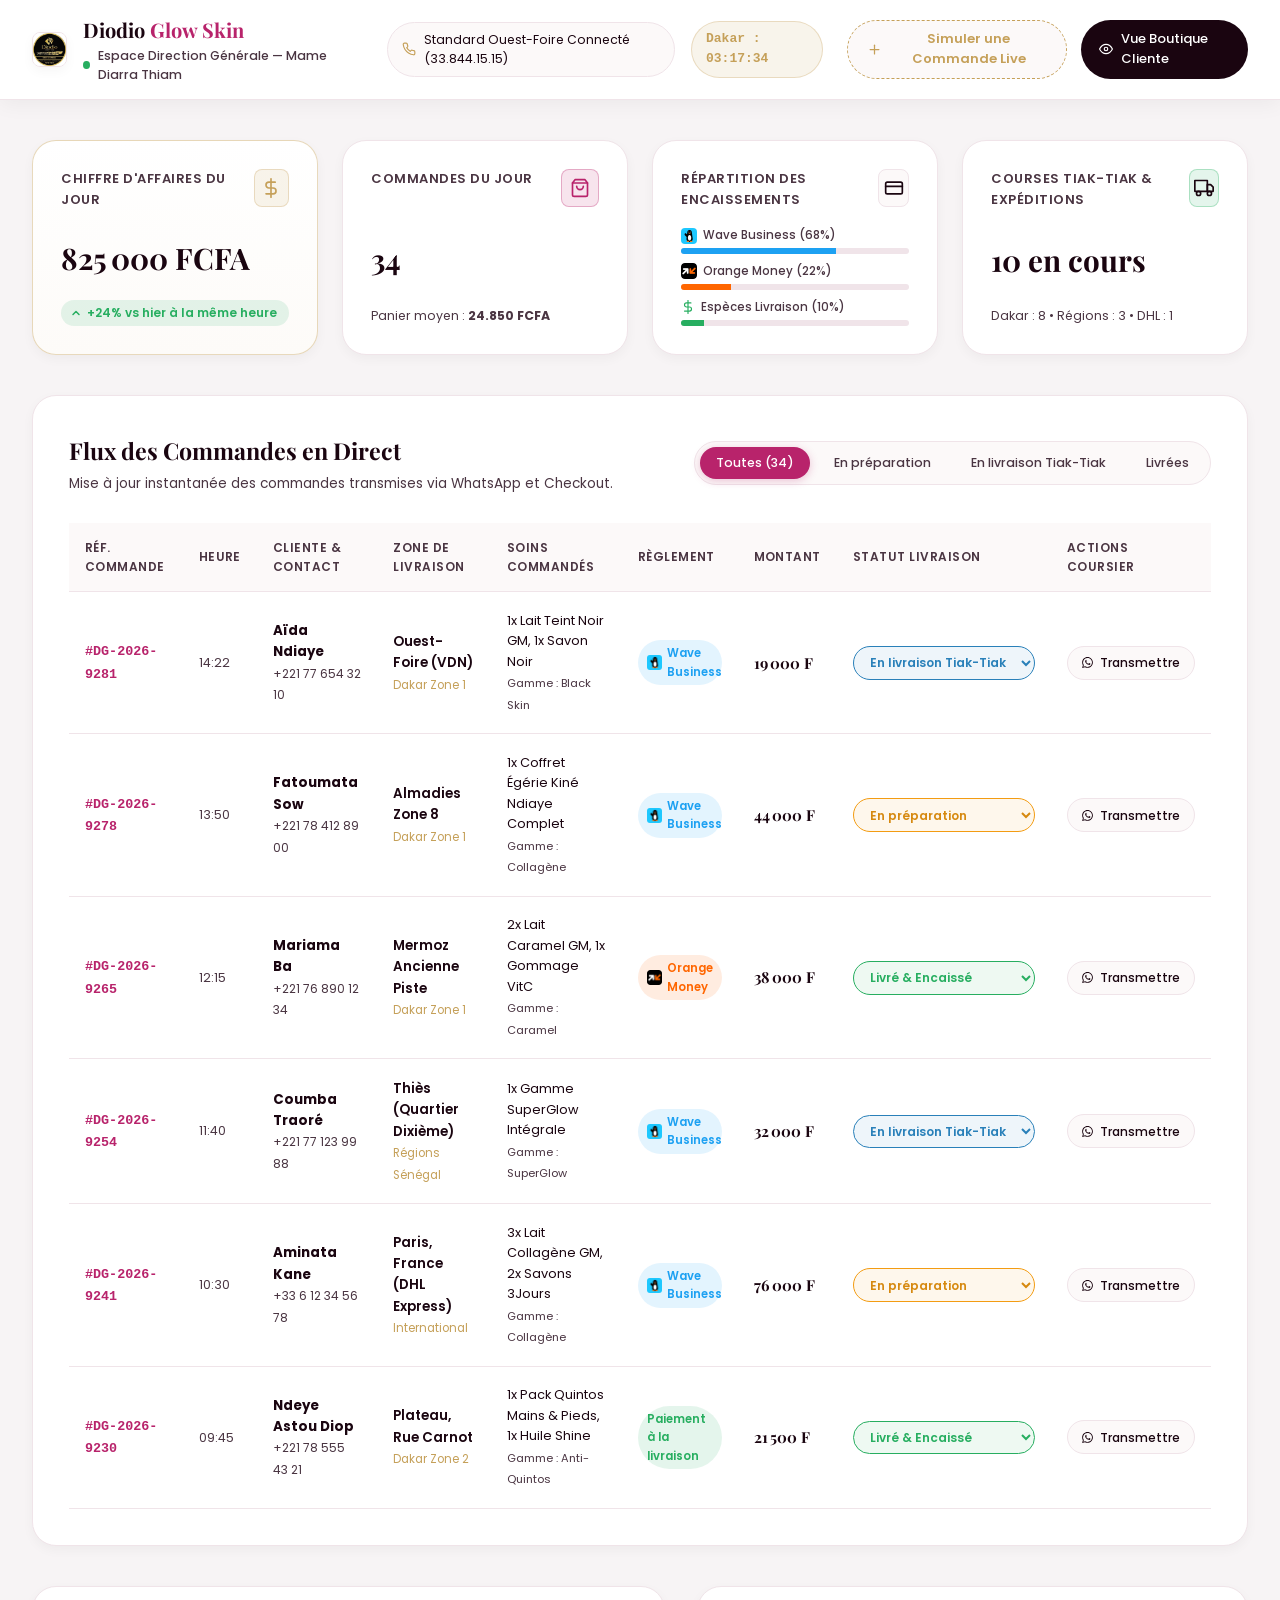
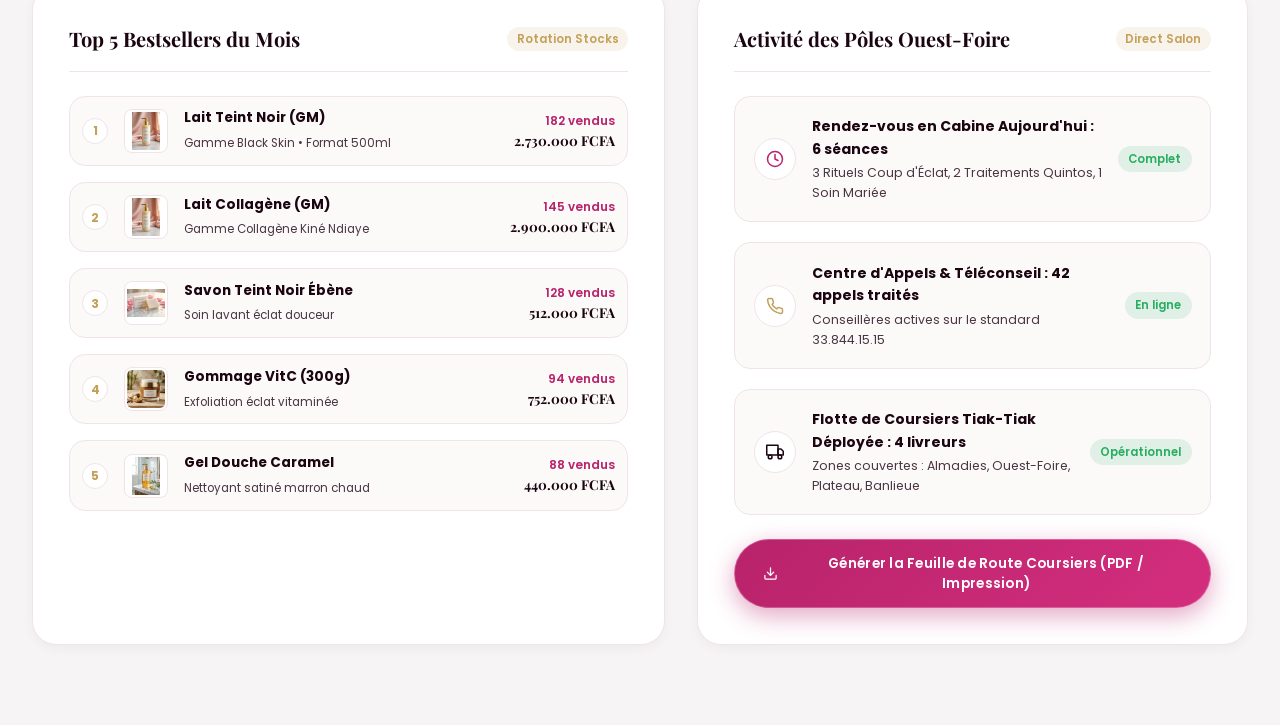
==== admin.html @ 4cd46948 "feat: site e-commerce officiel Maison Diodio Glow Skin Dakar" ====
<!DOCTYPE html>
<html lang="fr">
<head>
  <meta charset="UTF-8">
  <meta name="viewport" content="width=device-width, initial-scale=1.0">
  <title>Espace Gérante & Pilotage Commercial — Maison Diodio Glow Skin Dakar</title>
  <meta name="description" content="Tableau de bord de direction générale de la Maison Diodio Glow Skin. Suivi en temps réel du chiffre d'affaires, des commandes entrantes Wave & Orange Money et des livraisons coursiers Tiak-Tiak.">
  <link rel="icon" type="image/jpeg" href="assets/images/logo.jpg">

  <!-- Polices Google Fonts -->
  <link rel="preconnect" href="https://fonts.googleapis.com">
  <link rel="preconnect" href="https://fonts.gstatic.com" crossorigin>
  <link href="https://fonts.googleapis.com/css2?family=Playfair+Display:ital,wght@0,400;0,600;0,700;1,400&family=Poppins:wght@300;400;500;600;700&display=swap" rel="stylesheet">

  <!-- Feuilles de styles -->
  <link rel="stylesheet" href="assets/css/style.css">
</head>
<body class="admin-page-body">

  <!-- ==========================================================================
       BARRE SUPÉRIEURE DE DIRECTION (ADMIN TOP BAR)
       ========================================================================== -->
  <header class="admin-header">
    <div class="admin-header-container">
      
      <div class="admin-brand-group">
        <a href="index.html" class="admin-logo-link" title="Retourner à la boutique publique">
          <img src="assets/images/logo.jpg" alt="Logo officiel Maison Diodio Glow Skin" width="42" height="42" class="admin-logo-img">
        </a>
        <div class="admin-title-wrap">
          <div class="admin-brand-name">Diodio <span>Glow Skin</span></div>
          <div class="admin-badge-role">
            <span class="pulse-indicator"></span>
            <span>Espace Direction Générale — Mame Diarra Thiam</span>
          </div>
        </div>
      </div>

      <!-- Indicateurs système et horloge Dakar -->
      <div class="admin-header-center">
        <div class="system-status-chip">
          <span class="svg-icon gold" style="width: 14px; height: 14px;">
            <svg viewBox="0 0 24 24" fill="none" stroke="currentColor" stroke-width="2" stroke-linecap="round" stroke-linejoin="round">
              <path d="M22 16.92v3a2 2 0 0 1-2.18 2 19.79 19.79 0 0 1-8.63-3.07 19.5 19.5 0 0 1-6-6 19.79 19.79 0 0 1-3.07-8.67A2 2 0 0 1 4.11 2h3a2 2 0 0 1 2 1.72 12.84 12.84 0 0 0 .7 2.81 2 2 0 0 1-.45 2.11L8.09 9.91a16 16 0 0 0 6 6l1.27-1.27a2 2 0 0 1 2.11-.45 12.84 12.84 0 0 0 2.81.7A2 2 0 0 1 22 16.92z"></path>
            </svg>
          </span>
          <span>Standard Ouest-Foire Connecté (33.844.15.15)</span>
        </div>
        <div class="system-time-chip" id="admin-live-clock">
          Dakar : --:--:--
        </div>
      </div>

      <!-- Actions rapides & Retour boutique -->
      <div class="admin-header-actions">
        <button type="button" class="btn-demo-inject" id="btn-inject-demo-order">
          <span class="svg-icon gold" style="width: 15px; height: 15px;">
            <svg viewBox="0 0 24 24" fill="none" stroke="currentColor" stroke-width="2" stroke-linecap="round" stroke-linejoin="round">
              <line x1="12" y1="5" x2="12" y2="19"></line>
              <line x1="5" y1="12" x2="19" y2="12"></line>
            </svg>
          </span>
          <span>Simuler une Commande Live</span>
        </button>

        <a href="index.html" class="btn-back-store" title="Voir la boutique telle que vue par les clientes">
          <span class="svg-icon white" style="width: 14px; height: 14px;">
            <svg viewBox="0 0 24 24" fill="none" stroke="currentColor" stroke-width="2" stroke-linecap="round" stroke-linejoin="round">
              <path d="M1 12s4-8 11-8 11 8 11 8-4 8-11 8-11-8-11-8z"></path>
              <circle cx="12" cy="12" r="3"></circle>
            </svg>
          </span>
          <span>Vue Boutique Cliente</span>
        </a>
      </div>

    </div>
  </header>

  <!-- ==========================================================================
       CONTENU DU TABLEAU DE BORD (DASHBOARD)
       ========================================================================== -->
  <main class="admin-main-area">
    <div class="admin-dashboard-container">

      <!-- ======================================================================
           SECTION 1 : LES 4 INDICATEURS CLÉS (KPIS EN TEMPS RÉEL)
           ====================================================================== -->
      <section class="admin-kpi-grid">
        
        <!-- KPI 1 : Chiffre d'Affaires du Jour -->
        <div class="kpi-card revenue-card">
          <div class="kpi-top-row">
            <span class="kpi-label">Chiffre d'Affaires du Jour</span>
            <div class="kpi-icon-wrap gold">
              <span class="svg-icon gold" style="width: 20px; height: 20px;">
                <svg viewBox="0 0 24 24" fill="none" stroke="currentColor" stroke-width="2" stroke-linecap="round" stroke-linejoin="round">
                  <line x1="12" y1="1" x2="12" y2="23"></line>
                  <path d="M17 5H9.5a3.5 3.5 0 0 0 0 7h5a3.5 3.5 0 0 1 0 7H6"></path>
                </svg>
              </span>
            </div>
          </div>
          <div class="kpi-main-val" id="kpi-revenue-val">845.000 FCFA</div>
          <div class="kpi-sub-badge positive">
            <span class="svg-icon" style="width: 12px; height: 12px;">
              <svg viewBox="0 0 24 24" fill="none" stroke="currentColor" stroke-width="3" stroke-linecap="round" stroke-linejoin="round">
                <polyline points="18 15 12 9 6 15"></polyline>
              </svg>
            </span>
            <span>+24% vs hier à la même heure</span>
          </div>
        </div>

        <!-- KPI 2 : Commandes Reçues -->
        <div class="kpi-card">
          <div class="kpi-top-row">
            <span class="kpi-label">Commandes du Jour</span>
            <div class="kpi-icon-wrap pink">
              <span class="svg-icon pink" style="width: 20px; height: 20px;">
                <svg viewBox="0 0 24 24" fill="none" stroke="currentColor" stroke-width="2" stroke-linecap="round" stroke-linejoin="round">
                  <path d="M6 2L3 6v14a2 2 0 0 0 2 2h14a2 2 0 0 0 2-2V6l-3-4z"></path>
                  <line x1="3" y1="6" x2="21" y2="6"></line>
                  <path d="M16 10a4 4 0 0 1-8 0"></path>
                </svg>
              </span>
            </div>
          </div>
          <div class="kpi-main-val" id="kpi-orders-count">34</div>
          <div class="kpi-sub-text">
            <span>Panier moyen : <strong>24.850 FCFA</strong></span>
          </div>
        </div>

        <!-- KPI 3 : Modes d'Encaissement -->
        <div class="kpi-card">
          <div class="kpi-top-row">
            <span class="kpi-label">Répartition des Encaissements</span>
            <div class="kpi-icon-wrap">
              <span class="svg-icon" style="width: 20px; height: 20px;">
                <svg viewBox="0 0 24 24" fill="none" stroke="currentColor" stroke-width="2" stroke-linecap="round" stroke-linejoin="round">
                  <rect x="2" y="5" width="20" height="14" rx="2"></rect>
                  <line x1="2" y1="10" x2="22" y2="10"></line>
                </svg>
              </span>
            </div>
          </div>
          <div class="payment-ratio-bars">
            <div class="ratio-item">
              <span class="ratio-label" style="display: flex; align-items: center; gap: 6px;">
                <img src="assets/images/wave_official_icon.png" alt="Wave" width="16" height="16" style="border-radius: 4px;">
                <span>Wave Business (68%)</span>
              </span>
              <div class="ratio-bar-track"><div class="ratio-bar-fill wave" style="width: 68%;"></div></div>
            </div>
            <div class="ratio-item">
              <span class="ratio-label" style="display: flex; align-items: center; gap: 6px;">
                <img src="assets/images/orange_money_official_icon.png" alt="Orange Money" width="16" height="16" style="border-radius: 4px;">
                <span>Orange Money (22%)</span>
              </span>
              <div class="ratio-bar-track"><div class="ratio-bar-fill om" style="width: 22%;"></div></div>
            </div>
            <div class="ratio-item">
              <span class="ratio-label" style="display: flex; align-items: center; gap: 6px;">
                <span class="svg-icon" style="width: 14px; height: 14px; color: #27AE60;">
                  <svg viewBox="0 0 24 24" fill="none" stroke="currentColor" stroke-width="2" stroke-linecap="round" stroke-linejoin="round">
                    <line x1="12" y1="1" x2="12" y2="23"></line>
                    <path d="M17 5H9.5a3.5 3.5 0 0 0 0 7h5a3.5 3.5 0 0 1 0 7H6"></path>
                  </svg>
                </span>
                <span>Espèces Livraison (10%)</span>
              </span>
              <div class="ratio-bar-track"><div class="ratio-bar-fill cash" style="width: 10%;"></div></div>
            </div>
          </div>
        </div>

        <!-- KPI 4 : Logistique & Livraisons Actives -->
        <div class="kpi-card">
          <div class="kpi-top-row">
            <span class="kpi-label">Courses Tiak-Tiak & Expéditions</span>
            <div class="kpi-icon-wrap emerald">
              <span class="svg-icon emerald" style="width: 20px; height: 20px;">
                <svg viewBox="0 0 24 24" fill="none" stroke="currentColor" stroke-width="2" stroke-linecap="round" stroke-linejoin="round">
                  <rect x="1" y="3" width="15" height="13"></rect>
                  <polygon points="16 8 20 8 23 11 23 16 16 16 8"></polygon>
                  <circle cx="5.5" cy="18.5" r="2.5"></circle>
                  <circle cx="18.5" cy="18.5" r="2.5"></circle>
                </svg>
              </span>
            </div>
          </div>
          <div class="kpi-main-val" id="kpi-deliveries-val">12 en cours</div>
          <div class="kpi-sub-text">
            <span>Dakar : 8 • Régions : 3 • DHL : 1</span>
          </div>
        </div>

      </section>

      <!-- ======================================================================
           SECTION 2 : TABLEAU DE PILOTAGE DES COMMANDES DU JOUR
           ====================================================================== -->
      <section class="admin-table-section">
        
        <div class="admin-table-header-bar">
          <div>
            <h3 class="admin-section-heading">Flux des Commandes en Direct</h3>
            <p class="admin-section-sub">Mise à jour instantanée des commandes transmises via WhatsApp et Checkout.</p>
          </div>

          <!-- Filtres de statut -->
          <div class="admin-filter-tabs" id="admin-status-filters">
            <button type="button" class="admin-filter-pill active" data-filter="all">Toutes (34)</button>
            <button type="button" class="admin-filter-pill" data-filter="En préparation">En préparation</button>
            <button type="button" class="admin-filter-pill" data-filter="Remis au coursier">En livraison Tiak-Tiak</button>
            <button type="button" class="admin-filter-pill" data-filter="Livré & Encaissé">Livrées</button>
          </div>
        </div>

        <!-- Tableau des commandes -->
        <div class="admin-table-responsive">
          <table class="admin-orders-table">
            <thead>
              <tr>
                <th>Réf. Commande</th>
                <th>Heure</th>
                <th>Cliente & Contact</th>
                <th>Zone de Livraison</th>
                <th>Soins Commandés</th>
                <th>Règlement</th>
                <th>Montant</th>
                <th>Statut Livraison</th>
                <th>Actions Coursier</th>
              </tr>
            </thead>
            <tbody id="admin-orders-tbody">
              <!-- Rendu dynamique par JavaScript -->
            </tbody>
          </table>
        </div>

      </section>

      <!-- ======================================================================
           SECTION 3 : GRILLE DOUBLE (TOP 5 BESTSELLERS & SYNTHÈSE DES PÔLES)
           ====================================================================== -->
      <section class="admin-double-grid">
        
        <!-- Widget 1 : Top 5 Soins les Plus Vendus -->
        <div class="admin-widget-card">
          <div class="widget-header">
            <h4 class="widget-title">Top 5 Bestsellers du Mois</h4>
            <span class="widget-badge">Rotation Stocks</span>
          </div>
          <div class="bestsellers-list">
            
            <div class="bestseller-item">
              <div class="bestseller-rank">1</div>
              <img src="assets/images/produits/lait_teint_noir.jpg" alt="Lait Teint Noir" class="bestseller-thumb">
              <div class="bestseller-info">
                <strong>Lait Teint Noir (GM)</strong>
                <span>Gamme Black Skin • Format 500ml</span>
              </div>
              <div class="bestseller-stats">
                <div class="bestseller-volume">182 vendus</div>
                <div class="bestseller-revenue">2.730.000 FCFA</div>
              </div>
            </div>

            <div class="bestseller-item">
              <div class="bestseller-rank">2</div>
              <img src="assets/images/produits/lait_collagene.jpg" alt="Lait Collagène" class="bestseller-thumb">
              <div class="bestseller-info">
                <strong>Lait Collagène (GM)</strong>
                <span>Gamme Collagène Kiné Ndiaye</span>
              </div>
              <div class="bestseller-stats">
                <div class="bestseller-volume">145 vendus</div>
                <div class="bestseller-revenue">2.900.000 FCFA</div>
              </div>
            </div>

            <div class="bestseller-item">
              <div class="bestseller-rank">3</div>
              <img src="assets/images/produits/savon_teint_noir.jpg" alt="Savon Teint Noir" class="bestseller-thumb">
              <div class="bestseller-info">
                <strong>Savon Teint Noir Ébène</strong>
                <span>Soin lavant éclat douceur</span>
              </div>
              <div class="bestseller-stats">
                <div class="bestseller-volume">128 vendus</div>
                <div class="bestseller-revenue">512.000 FCFA</div>
              </div>
            </div>

            <div class="bestseller-item">
              <div class="bestseller-rank">4</div>
              <img src="assets/images/produits/gommage_vitc_300g.jpg" alt="Gommage VitC" class="bestseller-thumb">
              <div class="bestseller-info">
                <strong>Gommage VitC (300g)</strong>
                <span>Exfoliation éclat vitaminée</span>
              </div>
              <div class="bestseller-stats">
                <div class="bestseller-volume">94 vendus</div>
                <div class="bestseller-revenue">752.000 FCFA</div>
              </div>
            </div>

            <div class="bestseller-item">
              <div class="bestseller-rank">5</div>
              <img src="assets/images/produits/gel_caramel.jpg" alt="Gel Caramel" class="bestseller-thumb">
              <div class="bestseller-info">
                <strong>Gel Douche Caramel</strong>
                <span>Nettoyant satiné marron chaud</span>
              </div>
              <div class="bestseller-stats">
                <div class="bestseller-volume">88 vendus</div>
                <div class="bestseller-revenue">440.000 FCFA</div>
              </div>
            </div>

          </div>
        </div>

        <!-- Widget 2 : Synthèse Logistique & Rendez-vous Institut -->
        <div class="admin-widget-card">
          <div class="widget-header">
            <h4 class="widget-title">Activité des Pôles Ouest-Foire</h4>
            <span class="widget-badge">Direct Salon</span>
          </div>

          <div class="poles-summary-box">
            <div class="pole-summary-item">
              <div class="pole-icon">
                <span class="svg-icon pink" style="width: 18px; height: 18px;">
                  <svg viewBox="0 0 24 24" fill="none" stroke="currentColor" stroke-width="2" stroke-linecap="round" stroke-linejoin="round">
                    <circle cx="12" cy="12" r="10"></circle>
                    <polyline points="12 6 12 12 16 14"></polyline>
                  </svg>
                </span>
              </div>
              <div class="pole-content">
                <strong>Rendez-vous en Cabine Aujourd'hui : 6 séances</strong>
                <p>3 Rituels Coup d'Éclat, 2 Traitements Quintos, 1 Soin Mariée</p>
              </div>
              <span class="status-pill active">Complet</span>
            </div>

            <div class="pole-summary-item">
              <div class="pole-icon">
                <span class="svg-icon gold" style="width: 18px; height: 18px;">
                  <svg viewBox="0 0 24 24" fill="none" stroke="currentColor" stroke-width="2" stroke-linecap="round" stroke-linejoin="round">
                    <path d="M22 16.92v3a2 2 0 0 1-2.18 2 19.79 19.79 0 0 1-8.63-3.07 19.5 19.5 0 0 1-6-6 19.79 19.79 0 0 1-3.07-8.67A2 2 0 0 1 4.11 2h3a2 2 0 0 1 2 1.72 12.84 12.84 0 0 0 .7 2.81 2 2 0 0 1-.45 2.11L8.09 9.91a16 16 0 0 0 6 6l1.27-1.27a2 2 0 0 1 2.11-.45 12.84 12.84 0 0 0 2.81.7A2 2 0 0 1 22 16.92z"></path>
                  </svg>
                </span>
              </div>
              <div class="pole-content">
                <strong>Centre d'Appels & Téléconseil : 42 appels traités</strong>
                <p>Conseillères actives sur le standard 33.844.15.15</p>
              </div>
              <span class="status-pill active">En ligne</span>
            </div>

            <div class="pole-summary-item">
              <div class="pole-icon">
                <span class="svg-icon emerald" style="width: 18px; height: 18px;">
                  <svg viewBox="0 0 24 24" fill="none" stroke="currentColor" stroke-width="2" stroke-linecap="round" stroke-linejoin="round">
                    <rect x="1" y="3" width="15" height="13"></rect>
                    <polygon points="16 8 20 8 23 11 23 16 16 16 8"></polygon>
                    <circle cx="5.5" cy="18.5" r="2.5"></circle>
                    <circle cx="18.5" cy="18.5" r="2.5"></circle>
                  </svg>
                </span>
              </div>
              <div class="pole-content">
                <strong>Flotte de Coursiers Tiak-Tiak Déployée : 4 livreurs</strong>
                <p>Zones couvertes : Almadies, Ouest-Foire, Plateau, Banlieue</p>
              </div>
              <span class="status-pill active">Opérationnel</span>
            </div>
          </div>

          <div style="margin-top: 1.5rem; text-align: center;">
            <button type="button" class="btn-primary-luxury" style="padding: 0.85rem 1.75rem; font-size: 0.85rem;" onclick="window.adminApp.exportDeliveriesSheet()">
              <span class="svg-icon white" style="width: 15px; height: 15px;">
                <svg viewBox="0 0 24 24" fill="none" stroke="currentColor" stroke-width="2" stroke-linecap="round" stroke-linejoin="round">
                  <path d="M21 15v4a2 2 0 0 1-2 2H5a2 2 0 0 1-2-2v-4"></path>
                  <polyline points="7 10 12 15 17 10"></polyline>
                  <line x1="12" y1="15" x2="12" y2="3"></line>
                </svg>
              </span>
              <span>Générer la Feuille de Route Coursiers (PDF / Impression)</span>
            </button>
          </div>

        </div>

      </section>

    </div>
  </main>

  <!-- Scripts -->
  <script src="data/produits_diodio.js"></script>
  <script src="assets/js/app.js"></script>
</body>
</html>
---- assets/css/style.css ----
/* ==========================================================================
   MAISON DIODIO GLOW SKIN — DESIGN SYSTEM & LUXURY STYLES
   Univers : Haute Beauté, Pink Glam, Or Champagne & Marbre Blanc
   Directives : Zéro émoji, 100% SVG épuré, Typographies Playfair & Poppins
   ========================================================================== */

@import url('https://fonts.googleapis.com/css2?family=Playfair+Display:ital,wght@0,400;0,600;0,700;1,400&family=Poppins:wght@300;400;500;600;700&display=swap');

:root {
  /* Chromatique Principale */
  --color-primary: #B8236B;          /* Rose Signature Diodio */
  --color-primary-hover: #981754;
  --color-accent: #E91E63;           /* Rose Fushia Vif */
  --color-soft-pink: #FDECF3;        /* Fond Rose Poudré Doux */
  --color-soft-pink-hover: #F8D8E5;
  --color-rose-badge: rgba(184, 35, 107, 0.08);

  /* Touches d'Or & Métaux Nobles */
  --color-gold: #C5A059;             /* Or Champagne */
  --color-gold-hover: #B08B44;
  --color-gold-light: #F4EAD2;
  --color-gold-border: rgba(197, 160, 89, 0.35);
  --color-gold-gradient: linear-gradient(135deg, #D4AF37 0%, #C5A059 50%, #B38F43 100%);

  /* Neutres, Profondeurs & Marbre */
  --color-dark: #1A0510;             /* Noir Prune Velours */
  --color-dark-muted: #4A3542;
  --color-marble: #FCF9F9;           /* Fond marbre très doux */
  --color-white: #FFFFFF;
  --color-border: #F0E4E9;
  --color-border-light: rgba(240, 228, 233, 0.6);

  /* Typographie */
  --font-serif: 'Playfair Display', Georgia, serif;
  --font-sans: 'Poppins', -apple-system, BlinkMacSystemFont, 'Segoe UI', Roboto, sans-serif;

  /* Ombres & Lueurs */
  --shadow-sm: 0 4px 12px rgba(26, 5, 16, 0.04);
  --shadow-md: 0 10px 25px rgba(184, 35, 107, 0.08);
  --shadow-lg: 0 16px 36px rgba(184, 35, 107, 0.12);
  --shadow-gold: 0 8px 24px rgba(197, 160, 89, 0.25);
  --shadow-drawer: -8px 0 35px rgba(26, 5, 16, 0.22);

  /* Rayons de courbure */
  --radius-sm: 8px;
  --radius-md: 16px;
  --radius-lg: 24px;
  --radius-pill: 9999px;

  /* Transitions */
  --transition-fast: 0.2s cubic-bezier(0.16, 1, 0.3, 1);
  --transition-smooth: 0.35s cubic-bezier(0.16, 1, 0.3, 1);
}

/* ==========================================================================
   RESET & FONDATIONS
   ========================================================================== */
*, *::before, *::after {
  box-sizing: border-box;
  margin: 0;
  padding: 0;
}

html {
  scroll-behavior: smooth;
  font-size: 16px;
  -webkit-font-smoothing: antialiased;
}

body {
  font-family: var(--font-sans);
  background-color: var(--color-marble);
  color: var(--color-dark);
  line-height: 1.6;
  overflow-x: hidden;
}

img {
  max-width: 100%;
  height: auto;
  display: block;
}

a {
  text-decoration: none;
  color: inherit;
  transition: color var(--transition-fast);
}

button {
  font-family: inherit;
  cursor: pointer;
  border: none;
  outline: none;
  background: none;
}

/* ==========================================================================
   ICÔNES SVG STANDARDISÉES
   ========================================================================== */
.svg-icon {
  display: inline-flex;
  align-items: center;
  justify-content: center;
  width: 20px;
  height: 20px;
  flex-shrink: 0;
  transition: transform var(--transition-fast), stroke var(--transition-fast);
}

.svg-icon svg {
  width: 100%;
  height: 100%;
  display: block;
}

.svg-icon.gold {
  color: var(--color-gold);
}

.svg-icon.pink {
  color: var(--color-primary);
}

.svg-icon.white {
  color: var(--color-white);
}

/* ==========================================================================
   BARRE D'ANNONCE SUPÉRIEURE (TOP ANNOUNCEMENT BAR)
   ========================================================================== */
.top-bar {
  background: linear-gradient(90deg, #1A0510 0%, #2D081D 50%, #1A0510 100%);
  color: #F8E8EF;
  font-size: 0.8125rem;
  letter-spacing: 0.03em;
  padding: 0.6rem 1rem;
  border-bottom: 1px solid rgba(197, 160, 89, 0.25);
  position: relative;
  z-index: 101;
}

.top-bar-inner {
  max-width: 1320px;
  margin: 0 auto;
  display: flex;
  align-items: center;
  justify-content: space-between;
  gap: 1rem;
}

.top-bar-item {
  display: inline-flex;
  align-items: center;
  gap: 0.5rem;
  font-weight: 400;
}

.top-bar-item .svg-icon {
  width: 15px;
  height: 15px;
  color: var(--color-gold);
}

.top-bar-right {
  display: flex;
  align-items: center;
  gap: 1.5rem;
}

.top-bar-link {
  display: inline-flex;
  align-items: center;
  gap: 0.4rem;
  color: var(--color-gold-light);
  font-weight: 500;
  transition: color var(--transition-fast);
}

.top-bar-link:hover {
  color: var(--color-white);
}

/* ==========================================================================
   NAVIGATION PRINCIPALE (STICKY HEADER)
   ========================================================================== */
.main-header {
  position: sticky;
  top: 0;
  z-index: 100;
  background: rgba(255, 255, 255, 0.94);
  backdrop-filter: blur(14px);
  -webkit-backdrop-filter: blur(14px);
  border-bottom: 1px solid var(--color-border);
  box-shadow: 0 4px 20px rgba(184, 35, 107, 0.04);
  transition: all var(--transition-smooth);
}

.header-container {
  max-width: 1320px;
  margin: 0 auto;
  padding: 0.85rem 1.5rem;
  display: flex;
  align-items: center;
  justify-content: space-between;
  gap: 2rem;
}

/* Logo */
.brand-logo-link {
  display: flex;
  align-items: center;
  gap: 0.85rem;
}

.brand-logo-badge {
  width: 48px;
  height: 48px;
  border-radius: 50%;
  overflow: hidden;
  border: 2px solid var(--color-gold);
  box-shadow: 0 0 0 3px rgba(197, 160, 89, 0.18), var(--shadow-sm);
  display: flex;
  align-items: center;
  justify-content: center;
  background: var(--color-white);
  flex-shrink: 0;
}

.brand-logo-badge img {
  width: 100%;
  height: 100%;
  object-fit: cover;
}

.brand-name-group {
  display: flex;
  flex-direction: column;
}

.brand-title {
  font-family: var(--font-serif);
  font-size: 1.35rem;
  font-weight: 700;
  letter-spacing: 0.02em;
  color: var(--color-dark);
  line-height: 1.1;
}

.brand-title span {
  color: var(--color-primary);
}

.brand-subtitle {
  font-size: 0.6875rem;
  text-transform: uppercase;
  letter-spacing: 0.15em;
  color: var(--color-gold);
  font-weight: 600;
  margin-top: 2px;
}

/* Nav Menu */
.nav-menu {
  display: flex;
  align-items: center;
  list-style: none;
  gap: 1.75rem;
}

.nav-link {
  font-size: 0.9375rem;
  font-weight: 500;
  color: var(--color-dark-muted);
  position: relative;
  padding: 0.4rem 0;
  transition: color var(--transition-fast);
}

.nav-link::after {
  content: '';
  position: absolute;
  bottom: 0;
  left: 0;
  width: 0;
  height: 2px;
  background: var(--color-gold-gradient);
  transition: width var(--transition-smooth);
  border-radius: var(--radius-pill);
}

.nav-link:hover,
.nav-link.active {
  color: var(--color-primary);
}

.nav-link:hover::after,
.nav-link.active::after {
  width: 100%;
}

/* Header Actions */
.header-actions {
  display: flex;
  align-items: center;
  gap: 1rem;
}

.icon-button {
  width: 44px;
  height: 44px;
  border-radius: 50%;
  display: flex;
  align-items: center;
  justify-content: center;
  background: var(--color-soft-pink);
  color: var(--color-dark);
  position: relative;
  transition: all var(--transition-fast);
}

.icon-button:hover {
  background: var(--color-primary);
  color: var(--color-white);
  transform: translateY(-2px);
  box-shadow: var(--shadow-md);
}

.icon-button .badge-count {
  position: absolute;
  top: -4px;
  right: -4px;
  background: var(--color-primary);
  color: var(--color-white);
  font-size: 0.6875rem;
  font-weight: 700;
  min-width: 20px;
  height: 20px;
  border-radius: 10px;
  display: flex;
  align-items: center;
  justify-content: center;
  padding: 0 4px;
  border: 2px solid var(--color-white);
  box-shadow: 0 2px 6px rgba(184, 35, 107, 0.35);
  transition: transform var(--transition-fast);
}

.btn-whatsapp-header {
  display: inline-flex;
  align-items: center;
  gap: 0.5rem;
  background: linear-gradient(135deg, #25D366 0%, #1EBE5D 100%);
  color: var(--color-white);
  padding: 0.65rem 1.25rem;
  border-radius: var(--radius-pill);
  font-size: 0.875rem;
  font-weight: 600;
  box-shadow: 0 4px 15px rgba(37, 211, 102, 0.28);
  transition: all var(--transition-fast);
}

.btn-whatsapp-header:hover {
  transform: translateY(-2px);
  box-shadow: 0 8px 22px rgba(37, 211, 102, 0.4);
}

.mobile-menu-btn {
  display: none;
  width: 44px;
  height: 44px;
  border-radius: var(--radius-sm);
  align-items: center;
  justify-content: center;
  color: var(--color-dark);
}

/* ==========================================================================
   HERO BANNER SECTION (PANORAMIQUE 16:9 HAUTE DÉFINITION)
   ========================================================================== */
.hero-section {
  position: relative;
  padding: 2.5rem 1.5rem 4rem;
  background: radial-gradient(circle at 85% 30%, rgba(253, 236, 243, 0.8) 0%, rgba(252, 249, 249, 0.4) 70%);
}

.hero-wrapper {
  max-width: 1320px;
  margin: 0 auto;
  border-radius: var(--radius-lg);
  overflow: hidden;
  background: var(--color-white);
  box-shadow: var(--shadow-lg), 0 0 0 1px var(--color-border);
  position: relative;
}

.hero-banner-visual {
  position: relative;
  width: 100%;
  aspect-ratio: 16 / 9;
  max-height: 620px;
  overflow: hidden;
  display: flex;
  align-items: center;
}

.hero-banner-visual img {
  width: 100%;
  height: 100%;
  object-fit: cover;
  object-position: center 35%;
}

.hero-banner-overlay {
  position: absolute;
  inset: 0;
  background: linear-gradient(
    90deg,
    rgba(26, 5, 16, 0.85) 0%,
    rgba(26, 5, 16, 0.65) 35%,
    rgba(26, 5, 16, 0.15) 70%,
    rgba(26, 5, 16, 0) 100%
  );
  display: flex;
  align-items: center;
}

.hero-content {
  max-width: 650px;
  padding: 3.5rem 4rem;
  color: var(--color-white);
  z-index: 2;
}

.hero-pill-badge {
  display: inline-flex;
  align-items: center;
  gap: 0.6rem;
  background: rgba(255, 255, 255, 0.14);
  backdrop-filter: blur(10px);
  border: 1px solid var(--color-gold-border);
  color: var(--color-gold-light);
  padding: 0.45rem 1.1rem;
  border-radius: var(--radius-pill);
  font-size: 0.8125rem;
  font-weight: 600;
  letter-spacing: 0.05em;
  text-transform: uppercase;
  margin-bottom: 1.5rem;
}

.hero-title {
  font-family: var(--font-serif);
  font-size: clamp(2.2rem, 4.2vw, 3.6rem);
  font-weight: 700;
  line-height: 1.15;
  letter-spacing: -0.01em;
  margin-bottom: 1.25rem;
  text-shadow: 0 4px 20px rgba(0, 0, 0, 0.4);
}

.hero-title em {
  font-style: italic;
  font-weight: 400;
  color: #F8B3D0;
}

.hero-subtitle {
  font-size: 1.0625rem;
  font-weight: 300;
  color: #FCEBF2;
  margin-bottom: 2rem;
  line-height: 1.65;
  max-width: 520px;
}

.hero-actions {
  display: flex;
  align-items: center;
  flex-wrap: wrap;
  gap: 1.2rem;
}

/* Boutons CTA */
.btn-primary-luxury {
  display: inline-flex;
  align-items: center;
  justify-content: center;
  gap: 0.75rem;
  background: linear-gradient(135deg, #B8236B 0%, #D42E7E 100%);
  color: var(--color-white);
  padding: 0.95rem 2rem;
  border-radius: var(--radius-pill);
  font-size: 0.9375rem;
  font-weight: 600;
  letter-spacing: 0.02em;
  box-shadow: 0 8px 25px rgba(184, 35, 107, 0.4);
  border: 1px solid rgba(255, 255, 255, 0.25);
  transition: all var(--transition-smooth);
}

.btn-primary-luxury:hover {
  transform: translateY(-3px);
  box-shadow: 0 12px 32px rgba(184, 35, 107, 0.55);
  background: linear-gradient(135deg, #A01B5B 0%, #C42371 100%);
}

.btn-secondary-luxury {
  display: inline-flex;
  align-items: center;
  justify-content: center;
  gap: 0.75rem;
  background: rgba(255, 255, 255, 0.16);
  backdrop-filter: blur(12px);
  color: var(--color-white);
  padding: 0.95rem 1.85rem;
  border-radius: var(--radius-pill);
  font-size: 0.9375rem;
  font-weight: 500;
  border: 1px solid rgba(255, 255, 255, 0.4);
  transition: all var(--transition-smooth);
}

.btn-secondary-luxury:hover {
  background: var(--color-white);
  color: var(--color-dark);
  border-color: var(--color-white);
  transform: translateY(-3px);
  box-shadow: 0 8px 25px rgba(0, 0, 0, 0.2);
}

/* ==========================================================================
   BANDEAU DE RÉASSURANCE & VALEURS (4 TRUST BADGES)
   ========================================================================== */
.trust-strip {
  background: var(--color-white);
  border-top: 1px solid var(--color-border);
  border-bottom: 1px solid var(--color-border);
  padding: 1.75rem 1.5rem;
}

.trust-container {
  max-width: 1320px;
  margin: 0 auto;
  display: grid;
  grid-template-columns: repeat(4, 1fr);
  gap: 1.5rem;
}

.trust-card {
  display: flex;
  align-items: center;
  gap: 1rem;
  padding: 0.5rem 0.75rem;
}

.trust-icon-badge {
  width: 52px;
  height: 52px;
  border-radius: var(--radius-md);
  background: var(--color-soft-pink);
  border: 1px solid rgba(184, 35, 107, 0.15);
  display: flex;
  align-items: center;
  justify-content: center;
  color: var(--color-primary);
  flex-shrink: 0;
  box-shadow: var(--shadow-sm);
  transition: all var(--transition-fast);
}

.trust-card:hover .trust-icon-badge {
  background: var(--color-primary);
  color: var(--color-white);
  transform: rotate(5deg) scale(1.05);
}

.trust-card-text h4 {
  font-size: 0.9375rem;
  font-weight: 600;
  color: var(--color-dark);
  margin-bottom: 2px;
}

.trust-card-text p {
  font-size: 0.8125rem;
  color: var(--color-dark-muted);
  line-height: 1.35;
}

/* ==========================================================================
   SECTIONS GÉNÉRALES & EN-TÊTES ÉDITORIAUX
   ========================================================================== */
.section-py {
  padding: 5rem 1.5rem;
}

.section-container {
  max-width: 1320px;
  margin: 0 auto;
}

.section-header {
  text-align: center;
  max-width: 720px;
  margin: 0 auto 3.5rem;
}

.section-tag {
  display: inline-flex;
  align-items: center;
  gap: 0.5rem;
  font-size: 0.8125rem;
  font-weight: 600;
  text-transform: uppercase;
  letter-spacing: 0.12em;
  color: var(--color-primary);
  background: var(--color-soft-pink);
  padding: 0.4rem 1rem;
  border-radius: var(--radius-pill);
  margin-bottom: 1rem;
}

.section-title {
  font-family: var(--font-serif);
  font-size: clamp(2rem, 3.2vw, 2.75rem);
  font-weight: 700;
  color: var(--color-dark);
  line-height: 1.2;
  margin-bottom: 1rem;
}

.section-title em {
  font-style: italic;
  font-weight: 400;
  color: var(--color-primary);
}

.section-desc {
  font-size: 1rem;
  color: var(--color-dark-muted);
  line-height: 1.6;
}

/* ==========================================================================
   SECTION 1 : DIAGNOSTIC DES 12 CARNATIONS (« Trouvez Votre Routine »)
   ========================================================================== */
.diagnostic-section {
  background: linear-gradient(180deg, #FFFFFF 0%, #FCF8FA 100%);
  border-bottom: 1px solid var(--color-border);
}

.carnations-nav {
  display: flex;
  flex-wrap: wrap;
  gap: 0.75rem;
  justify-content: center;
  margin-bottom: 3rem;
}

.carnation-tab-btn {
  display: inline-flex;
  align-items: center;
  gap: 0.6rem;
  background: var(--color-white);
  border: 1px solid var(--color-border);
  padding: 0.65rem 1.25rem;
  border-radius: var(--radius-pill);
  font-size: 0.875rem;
  font-weight: 500;
  color: var(--color-dark);
  box-shadow: var(--shadow-sm);
  transition: all var(--transition-smooth);
}

.carnation-dot {
  width: 12px;
  height: 12px;
  border-radius: 50%;
  border: 2px solid rgba(255, 255, 255, 0.8);
  box-shadow: 0 0 0 1px rgba(0, 0, 0, 0.1);
}

.carnation-tab-btn:hover {
  border-color: var(--color-gold);
  transform: translateY(-2px);
  box-shadow: var(--shadow-md);
}

.carnation-tab-btn.active {
  background: var(--color-primary);
  color: var(--color-white);
  border-color: var(--color-primary);
  box-shadow: 0 6px 20px rgba(184, 35, 107, 0.35);
  font-weight: 600;
}

.carnation-tab-btn.active .carnation-dot {
  border-color: var(--color-white);
  box-shadow: 0 0 0 2px rgba(255, 255, 255, 0.5);
}

/* Résultat du Diagnostic : Routine 4 Gestes */
.diagnostic-result-card {
  background: var(--color-white);
  border-radius: var(--radius-lg);
  border: 1px solid var(--color-border);
  box-shadow: var(--shadow-lg);
  padding: 2.5rem;
  position: relative;
  overflow: hidden;
}

.diagnostic-result-card::before {
  content: '';
  position: absolute;
  top: 0;
  left: 0;
  right: 0;
  height: 4px;
  background: var(--color-gold-gradient);
}

.diagnostic-header-box {
  display: flex;
  align-items: center;
  justify-content: space-between;
  flex-wrap: wrap;
  gap: 1.5rem;
  padding-bottom: 2rem;
  border-bottom: 1px solid var(--color-border);
  margin-bottom: 2.5rem;
}

.diagnostic-title-group h3 {
  font-family: var(--font-serif);
  font-size: 1.85rem;
  color: var(--color-dark);
  margin-bottom: 0.35rem;
}

.diagnostic-title-group p {
  color: var(--color-dark-muted);
  font-size: 0.9375rem;
}

.routine-grid-4 {
  display: grid;
  grid-template-columns: repeat(4, 1fr);
  gap: 1.5rem;
  margin-bottom: 2.5rem;
}

.routine-step-card {
  background: var(--color-marble);
  border: 1px solid var(--color-border);
  border-radius: var(--radius-md);
  padding: 1.25rem;
  display: flex;
  flex-direction: column;
  transition: all var(--transition-smooth);
  position: relative;
}

.routine-step-card:hover {
  transform: translateY(-4px);
  box-shadow: var(--shadow-md);
  border-color: var(--color-gold);
}

.routine-step-badge {
  font-size: 0.6875rem;
  font-weight: 700;
  text-transform: uppercase;
  letter-spacing: 0.08em;
  color: var(--color-gold);
  background: var(--color-white);
  padding: 0.25rem 0.65rem;
  border-radius: var(--radius-pill);
  align-self: flex-start;
  margin-bottom: 0.75rem;
  border: 1px solid var(--color-border);
}

.routine-step-img {
  width: 100%;
  aspect-ratio: 1;
  border-radius: var(--radius-sm);
  overflow: hidden;
  margin-bottom: 0.85rem;
  background: var(--color-white);
}

.routine-step-img img {
  width: 100%;
  height: 100%;
  object-fit: cover;
  transition: transform var(--transition-smooth);
}

.routine-step-card:hover .routine-step-img img {
  transform: scale(1.05);
}

.routine-step-name {
  font-family: var(--font-serif);
  font-size: 1rem;
  font-weight: 600;
  color: var(--color-dark);
  margin-bottom: 0.35rem;
  line-height: 1.3;
}

.routine-step-role {
  font-size: 0.8125rem;
  color: var(--color-dark-muted);
  margin-bottom: 0.75rem;
  flex: 1;
}

.routine-step-price {
  font-size: 1rem;
  font-weight: 700;
  color: var(--color-primary);
  margin-bottom: 0.75rem;
}

.btn-add-step {
  width: 100%;
  display: inline-flex;
  align-items: center;
  justify-content: center;
  gap: 0.5rem;
  background: var(--color-white);
  border: 1px solid var(--color-primary);
  color: var(--color-primary);
  padding: 0.55rem;
  border-radius: var(--radius-pill);
  font-size: 0.8125rem;
  font-weight: 600;
  transition: all var(--transition-fast);
}

.btn-add-step:hover {
  background: var(--color-primary);
  color: var(--color-white);
}

.diagnostic-footer-cta {
  display: flex;
  align-items: center;
  justify-content: space-between;
  flex-wrap: wrap;
  gap: 1rem;
  background: var(--color-soft-pink);
  padding: 1.25rem 1.75rem;
  border-radius: var(--radius-md);
  border: 1px solid rgba(184, 35, 107, 0.15);
}

.diagnostic-footer-text h5 {
  font-size: 1rem;
  font-weight: 600;
  color: var(--color-dark);
  margin-bottom: 2px;
}

.diagnostic-footer-text p {
  font-size: 0.875rem;
  color: var(--color-dark-muted);
}

/* ==========================================================================
   SECTION 2 : BESTSELLERS & DUOS SIGNATURES
   ========================================================================== */
.bestsellers-section {
  background: var(--color-white);
}

.products-grid-4 {
  display: grid;
  grid-template-columns: repeat(4, 1fr);
  gap: 2rem;
}

.product-card {
  background: var(--color-white);
  border-radius: var(--radius-md);
  border: 1px solid var(--color-border);
  overflow: hidden;
  display: flex;
  flex-direction: column;
  transition: all var(--transition-smooth);
  box-shadow: var(--shadow-sm);
  position: relative;
}

.product-card:hover {
  transform: translateY(-6px);
  box-shadow: var(--shadow-lg);
  border-color: rgba(197, 160, 89, 0.4);
}

.product-card-badge {
  position: absolute;
  top: 1rem;
  left: 1rem;
  z-index: 2;
  background: var(--color-gold-gradient);
  color: var(--color-white);
  font-size: 0.6875rem;
  font-weight: 700;
  text-transform: uppercase;
  letter-spacing: 0.08em;
  padding: 0.3rem 0.75rem;
  border-radius: var(--radius-pill);
  box-shadow: 0 4px 10px rgba(197, 160, 89, 0.4);
}

.product-thumb-wrapper {
  position: relative;
  width: 100%;
  aspect-ratio: 1;
  background: #FAF7F8;
  overflow: hidden;
}

.product-thumb-wrapper img {
  width: 100%;
  height: 100%;
  object-fit: cover;
  transition: transform var(--transition-smooth);
}

.product-card:hover .product-thumb-wrapper img {
  transform: scale(1.06);
}

.product-details {
  padding: 1.5rem;
  display: flex;
  flex-direction: column;
  flex: 1;
}

.product-category-tag {
  font-size: 0.75rem;
  color: var(--color-gold);
  text-transform: uppercase;
  letter-spacing: 0.08em;
  font-weight: 600;
  margin-bottom: 0.35rem;
}

.product-title {
  font-family: var(--font-serif);
  font-size: 1.15rem;
  font-weight: 600;
  color: var(--color-dark);
  margin-bottom: 0.5rem;
  line-height: 1.3;
}

.product-desc {
  font-size: 0.8125rem;
  color: var(--color-dark-muted);
  line-height: 1.45;
  margin-bottom: 1.25rem;
  flex: 1;
}

.product-bottom-row {
  display: flex;
  align-items: center;
  justify-content: space-between;
  gap: 0.75rem;
  margin-top: auto;
  padding-top: 1rem;
  border-top: 1px solid var(--color-border);
}

.product-price-box {
  display: flex;
  flex-direction: column;
}

.product-price-label {
  font-size: 0.6875rem;
  color: var(--color-dark-muted);
  text-transform: uppercase;
}

.product-price-val {
  font-size: 1.25rem;
  font-weight: 700;
  color: var(--color-primary);
  font-family: var(--font-serif);
}

.btn-card-add {
  display: inline-flex;
  align-items: center;
  justify-content: center;
  gap: 0.5rem;
  background: var(--color-primary);
  color: var(--color-white);
  padding: 0.65rem 1.15rem;
  border-radius: var(--radius-pill);
  font-size: 0.8125rem;
  font-weight: 600;
  box-shadow: 0 4px 14px rgba(184, 35, 107, 0.3);
  transition: all var(--transition-fast);
}

.btn-card-add:hover {
  background: var(--color-primary-hover);
  transform: translateY(-2px);
  box-shadow: 0 6px 18px rgba(184, 35, 107, 0.45);
}

/* ==========================================================================
   SECTION 3 : TEASER ÉGÉRIES & INSTITUT (MULTI-PAGES DISCOVERY)
   ========================================================================== */
.split-teasers-section {
  background: var(--color-marble);
}

.teasers-grid {
  display: grid;
  grid-template-columns: 1fr 1fr;
  gap: 2rem;
}

.teaser-card {
  background: var(--color-white);
  border-radius: var(--radius-lg);
  overflow: hidden;
  border: 1px solid var(--color-border);
  box-shadow: var(--shadow-md);
  display: flex;
  flex-direction: column;
  transition: transform var(--transition-smooth), box-shadow var(--transition-smooth);
}

.teaser-card:hover {
  transform: translateY(-4px);
  box-shadow: var(--shadow-lg);
}

.teaser-media {
  position: relative;
  width: 100%;
  aspect-ratio: 16 / 10;
  overflow: hidden;
}

.teaser-media img {
  width: 100%;
  height: 100%;
  object-fit: cover;
  transition: transform var(--transition-smooth);
}

.teaser-card:hover .teaser-media img {
  transform: scale(1.04);
}

.teaser-badge {
  position: absolute;
  top: 1rem;
  left: 1rem;
  background: rgba(26, 5, 16, 0.8);
  backdrop-filter: blur(8px);
  color: var(--color-gold-light);
  font-size: 0.75rem;
  font-weight: 600;
  padding: 0.35rem 0.85rem;
  border-radius: var(--radius-pill);
  border: 1px solid var(--color-gold-border);
}

.teaser-body {
  padding: 2rem;
  display: flex;
  flex-direction: column;
  flex: 1;
}

.teaser-title {
  font-family: var(--font-serif);
  font-size: 1.5rem;
  font-weight: 700;
  color: var(--color-dark);
  margin-bottom: 0.75rem;
}

.teaser-desc {
  font-size: 0.9375rem;
  color: var(--color-dark-muted);
  line-height: 1.6;
  margin-bottom: 1.5rem;
  flex: 1;
}

.teaser-cta-link {
  display: inline-flex;
  align-items: center;
  gap: 0.5rem;
  font-weight: 600;
  color: var(--color-primary);
  font-size: 0.9375rem;
  transition: gap var(--transition-fast);
}

.teaser-cta-link:hover {
  gap: 0.85rem;
  color: var(--color-primary-hover);
}

/* ==========================================================================
   PIED DE PAGE LUXE (FOOTER)
   ========================================================================== */
.footer-luxury {
  background: #14030D;
  color: #ECE0E6;
  padding: 5rem 1.5rem 2rem;
  border-top: 1px solid rgba(197, 160, 89, 0.25);
}

.footer-container {
  max-width: 1320px;
  margin: 0 auto;
}

.footer-top-grid {
  display: grid;
  grid-template-columns: 2fr 1fr 1fr 1.5fr;
  gap: 3rem;
  padding-bottom: 3.5rem;
  border-bottom: 1px solid rgba(255, 255, 255, 0.1);
}

.footer-brand h3 {
  font-family: var(--font-serif);
  font-size: 1.5rem;
  color: var(--color-white);
  margin-bottom: 0.75rem;
}

.footer-brand h3 span {
  color: var(--color-primary);
}

.footer-brand p {
  color: #B59FA9;
  font-size: 0.875rem;
  line-height: 1.6;
  max-width: 340px;
  margin-bottom: 1.5rem;
}

.footer-nav-col h4 {
  font-family: var(--font-serif);
  font-size: 1.1rem;
  color: var(--color-gold-light);
  margin-bottom: 1.25rem;
  font-weight: 600;
}

.footer-nav-list {
  list-style: none;
  display: flex;
  flex-direction: column;
  gap: 0.75rem;
}

.footer-nav-list a {
  font-size: 0.875rem;
  color: #B59FA9;
  transition: color var(--transition-fast);
}

.footer-nav-list a:hover {
  color: var(--color-white);
}

.footer-contact-items {
  display: flex;
  flex-direction: column;
  gap: 0.85rem;
}

.footer-contact-row {
  display: flex;
  align-items: flex-start;
  gap: 0.75rem;
  font-size: 0.875rem;
  color: #B59FA9;
}

.footer-contact-row .svg-icon {
  color: var(--color-gold);
  margin-top: 2px;
}

.footer-bottom-bar {
  padding-top: 2rem;
  display: flex;
  align-items: center;
  justify-content: space-between;
  flex-wrap: wrap;
  gap: 1rem;
  font-size: 0.8125rem;
  color: #8C7782;
}

.footer-bottom-links {
  display: flex;
  align-items: center;
  gap: 1.5rem;
}

.footer-bottom-links a {
  color: #8C7782;
}

.footer-bottom-links a:hover {
  color: var(--color-gold-light);
}

/* Notification Toast */
.toast-notice {
  position: fixed;
  bottom: 2rem;
  right: 2rem;
  background: var(--color-dark);
  color: var(--color-white);
  padding: 1rem 1.5rem;
  border-radius: var(--radius-md);
  box-shadow: 0 10px 30px rgba(0, 0, 0, 0.35);
  display: flex;
  align-items: center;
  gap: 0.75rem;
  font-size: 0.875rem;
  font-weight: 500;
  border-left: 4px solid var(--color-gold);
  z-index: 300;
  transform: translateY(100px);
  opacity: 0;
  visibility: hidden;
  transition: all var(--transition-smooth);
}

.toast-notice.show {
  transform: translateY(0);
  opacity: 1;
  visibility: visible;
}

/* Cart Item Row */
.cart-item-row {
  display: flex;
  align-items: center;
  gap: 1rem;
  padding: 1rem 0;
  border-bottom: 1px solid var(--color-border);
}

.cart-item-img {
  width: 60px;
  height: 60px;
  border-radius: var(--radius-sm);
  background: #F9F2F5;
  overflow: hidden;
  flex-shrink: 0;
}

.cart-item-img img {
  width: 100%;
  height: 100%;
  object-fit: cover;
}

.cart-item-info {
  flex: 1;
}

.cart-item-title {
  font-family: var(--font-serif);
  font-size: 0.9375rem;
  font-weight: 600;
  color: var(--color-dark);
  margin-bottom: 2px;
}

.cart-item-meta {
  font-size: 0.75rem;
  color: var(--color-dark-muted);
  margin-bottom: 4px;
}

.cart-item-price {
  font-size: 0.875rem;
  font-weight: 700;
  color: var(--color-primary);
}

.cart-item-controls {
  display: flex;
  align-items: center;
  gap: 0.4rem;
}

.qty-btn {
  width: 26px;
  height: 26px;
  border-radius: 50%;
  background: var(--color-soft-pink);
  display: flex;
  align-items: center;
  justify-content: center;
  font-size: 0.875rem;
  font-weight: 600;
  color: var(--color-dark);
  transition: all var(--transition-fast);
}

.qty-btn:hover {
  background: var(--color-primary);
  color: var(--color-white);
}

.qty-val {
  font-size: 0.875rem;
  font-weight: 600;
  min-width: 20px;
  text-align: center;
}

.cart-remove-btn {
  color: #B59FA9;
  padding: 4px;
  border-radius: var(--radius-sm);
  transition: color var(--transition-fast);
}

.cart-remove-btn:hover {
  color: #C0392B;
}

/* ==========================================================================
   RESPONSIVE DESIGN (MOBILE & TABLETTE)
   ========================================================================== */
@media (max-width: 1024px) {
  .trust-container {
    grid-template-columns: repeat(2, 1fr);
    gap: 1rem;
  }

  .products-grid-4 {
    grid-template-columns: repeat(2, 1fr);
    gap: 1.5rem;
  }

  .routine-grid-4 {
    grid-template-columns: repeat(2, 1fr);
    gap: 1rem;
  }

  .teasers-grid {
    grid-template-columns: 1fr;
    gap: 1.5rem;
  }

  .footer-top-grid {
    grid-template-columns: 1fr 1fr;
    gap: 2rem;
  }

  .hero-content {
    max-width: 580px;
    padding: 2.5rem;
  }
}

@media (max-width: 768px) {
  .top-bar-item:nth-child(2) {
    display: none;
  }

  .nav-menu {
    display: none;
  }

  .mobile-menu-btn {
    display: flex;
  }

  .btn-whatsapp-header span {
    display: none;
  }

  .btn-whatsapp-header {
    padding: 0.65rem;
  }

  .hero-section {
    padding: 1rem 0.75rem 2rem;
  }

  .hero-banner-visual {
    aspect-ratio: 4 / 3;
    max-height: 520px;
  }

  .hero-banner-overlay {
    background: linear-gradient(
      180deg,
      rgba(26, 5, 16, 0.4) 0%,
      rgba(26, 5, 16, 0.85) 60%,
      rgba(26, 5, 16, 0.95) 100%
    );
    align-items: flex-end;
  }

  .hero-content {
    padding: 2rem 1.25rem;
    max-width: 100%;
  }

  .hero-title {
    font-size: 1.85rem;
  }

  .hero-subtitle {
    font-size: 0.9375rem;
  }

  .hero-actions {
    flex-direction: column;
    align-items: stretch;
  }

  .btn-primary-luxury,
  .btn-secondary-luxury {
    width: 100%;
  }

  .trust-container {
    grid-template-columns: 1fr;
    gap: 0.75rem;
  }

  .products-grid-4 {
    grid-template-columns: 1fr;
    gap: 1.25rem;
  }

  .routine-grid-4 {
    grid-template-columns: 1fr;
    gap: 1rem;
  }

  .footer-top-grid {
    grid-template-columns: 1fr;
    gap: 2rem;
  }

  .diagnostic-result-card {
    padding: 1.5rem;
  }

  .carnations-nav {
    justify-content: flex-start;
    overflow-x: auto;
    padding-bottom: 0.5rem;
    flex-wrap: nowrap;
    -webkit-overflow-scrolling: touch;
  }

  .carnation-tab-btn {
    flex-shrink: 0;
  }
}

/* ==========================================================================
   PAGE BOUTIQUE & CATALOGUE DES 121 PRODUITS (catalogue.html)
   ========================================================================== */
.catalogue-hero {
  background: radial-gradient(circle at 50% 0%, rgba(253, 236, 243, 0.9) 0%, rgba(252, 249, 249, 0.5) 75%);
  padding: 4rem 1.5rem 3rem;
  text-align: center;
  border-bottom: 1px solid var(--color-border);
}

.catalogue-hero-inner {
  max-width: 820px;
  margin: 0 auto;
}

.catalogue-hero-title {
  font-family: var(--font-serif);
  font-size: clamp(2.2rem, 3.8vw, 3.2rem);
  color: var(--color-dark);
  margin-bottom: 1rem;
}

.catalogue-hero-title em {
  font-style: italic;
  font-weight: 400;
  color: var(--color-primary);
}

.catalogue-hero-desc {
  font-size: 1.0625rem;
  color: var(--color-dark-muted);
  line-height: 1.6;
  margin-bottom: 2.5rem;
}

/* Barre de Recherche Élégante */
.search-input-box {
  max-width: 600px;
  margin: 0 auto;
  position: relative;
  background: var(--color-white);
  border-radius: var(--radius-pill);
  box-shadow: 0 6px 25px rgba(184, 35, 107, 0.08);
  border: 1px solid var(--color-border);
  display: flex;
  align-items: center;
  padding: 0.35rem 0.5rem 0.35rem 1.25rem;
  transition: all var(--transition-fast);
}

.search-input-box:focus-within {
  border-color: var(--color-gold);
  box-shadow: 0 8px 30px rgba(197, 160, 89, 0.22);
}

.search-input-box input {
  flex: 1;
  border: none;
  outline: none;
  font-family: inherit;
  font-size: 0.9375rem;
  color: var(--color-dark);
  background: transparent;
}

.search-input-box input::placeholder {
  color: #A38C98;
}

.search-icon-btn {
  width: 42px;
  height: 42px;
  border-radius: 50%;
  background: var(--color-primary);
  color: var(--color-white);
  display: flex;
  align-items: center;
  justify-content: center;
  flex-shrink: 0;
  transition: all var(--transition-fast);
}

.search-icon-btn:hover {
  background: var(--color-primary-hover);
  transform: scale(1.05);
}

/* Zone Filtres & Contrôles */
.catalogue-filters-section {
  background: var(--color-white);
  border-bottom: 1px solid var(--color-border);
  padding: 1.5rem;
  position: sticky;
  top: 76px;
  z-index: 90;
  box-shadow: 0 4px 15px rgba(26, 5, 16, 0.03);
}

.catalogue-filters-container {
  max-width: 1320px;
  margin: 0 auto;
  display: flex;
  flex-direction: column;
  gap: 1.25rem;
}

.filter-row-categories {
  display: flex;
  align-items: center;
  gap: 0.6rem;
  overflow-x: auto;
  padding-bottom: 4px;
  -webkit-overflow-scrolling: touch;
}

.filter-pill {
  display: inline-flex;
  align-items: center;
  gap: 0.5rem;
  white-space: nowrap;
  background: var(--color-marble);
  border: 1px solid var(--color-border);
  color: var(--color-dark);
  padding: 0.55rem 1.15rem;
  border-radius: var(--radius-pill);
  font-size: 0.8125rem;
  font-weight: 500;
  cursor: pointer;
  transition: all var(--transition-fast);
  flex-shrink: 0;
}

.filter-pill:hover {
  border-color: var(--color-gold);
  background: var(--color-white);
}

.filter-pill.active {
  background: var(--color-primary);
  color: var(--color-white);
  border-color: var(--color-primary);
  box-shadow: 0 4px 12px rgba(184, 35, 107, 0.3);
}

/* Ligne filtre carnations */
.filter-row-carnations {
  display: flex;
  align-items: center;
  gap: 0.5rem;
  overflow-x: auto;
  padding-bottom: 4px;
  -webkit-overflow-scrolling: touch;
}

.carnation-filter-chip {
  display: inline-flex;
  align-items: center;
  gap: 0.45rem;
  white-space: nowrap;
  background: var(--color-white);
  border: 1px solid var(--color-border);
  color: var(--color-dark-muted);
  padding: 0.35rem 0.85rem;
  border-radius: var(--radius-pill);
  font-size: 0.75rem;
  font-weight: 500;
  cursor: pointer;
  transition: all var(--transition-fast);
  flex-shrink: 0;
}

.carnation-filter-chip:hover {
  border-color: var(--color-gold);
}

.carnation-filter-chip.active {
  background: #2D081D;
  color: var(--color-white);
  border-color: #2D081D;
  font-weight: 600;
}

/* Barre de statut résultats */
.catalogue-status-bar {
  max-width: 1320px;
  margin: 1.5rem auto 0;
  padding: 0 1.5rem;
  display: flex;
  align-items: center;
  justify-content: space-between;
  flex-wrap: wrap;
  gap: 1rem;
}

.results-count-text {
  font-size: 0.875rem;
  color: var(--color-dark-muted);
}

.results-count-text strong {
  color: var(--color-primary);
  font-weight: 700;
}

.btn-reset-filters {
  display: inline-flex;
  align-items: center;
  gap: 0.4rem;
  font-size: 0.8125rem;
  color: var(--color-primary);
  font-weight: 600;
  cursor: pointer;
  background: var(--color-soft-pink);
  padding: 0.35rem 0.85rem;
  border-radius: var(--radius-pill);
}

.btn-reset-filters:hover {
  background: var(--color-primary);
  color: var(--color-white);
}

/* Sélecteur de format PM / GM sur la carte produit */
.format-switch-group {
  display: inline-flex;
  background: var(--color-soft-pink);
  border-radius: var(--radius-pill);
  padding: 2px;
  margin-bottom: 0.75rem;
}

.btn-format-toggle {
  padding: 0.25rem 0.65rem;
  border-radius: var(--radius-pill);
  font-size: 0.6875rem;
  font-weight: 600;
  color: var(--color-dark);
  cursor: pointer;
  transition: all var(--transition-fast);
}

.btn-format-toggle.active {
  background: var(--color-primary);
  color: var(--color-white);
  box-shadow: 0 2px 6px rgba(184, 35, 107, 0.35);
}

.product-detail-btn {
  display: inline-flex;
  align-items: center;
  justify-content: center;
  gap: 0.35rem;
  color: var(--color-dark-muted);
  font-size: 0.75rem;
  margin-top: 0.5rem;
  text-decoration: underline;
  text-underline-offset: 3px;
  cursor: pointer;
}

.product-detail-btn:hover {
  color: var(--color-primary);
}

/* Modale de Détail du Produit */
.modal-overlay {
  position: fixed;
  inset: 0;
  background: rgba(26, 5, 16, 0.65);
  backdrop-filter: blur(6px);
  z-index: 250;
  opacity: 0;
  visibility: hidden;
  transition: all var(--transition-smooth);
  display: flex;
  align-items: center;
  justify-content: center;
  padding: 1.5rem;
}

.modal-overlay.active {
  opacity: 1;
  visibility: visible;
}

.modal-card {
  background: var(--color-white);
  border-radius: var(--radius-lg);
  max-width: 680px;
  width: 100%;
  max-height: 90vh;
  overflow-y: auto;
  position: relative;
  box-shadow: 0 20px 50px rgba(0, 0, 0, 0.35);
  border: 1px solid var(--color-border);
  transform: scale(0.95);
  transition: transform var(--transition-smooth);
}

.modal-overlay.active .modal-card {
  transform: scale(1);
}

.modal-close-btn {
  position: absolute;
  top: 1.25rem;
  right: 1.25rem;
  width: 38px;
  height: 38px;
  border-radius: 50%;
  background: var(--color-soft-pink);
  color: var(--color-dark);
  display: flex;
  align-items: center;
  justify-content: center;
  z-index: 10;
  transition: all var(--transition-fast);
}

.modal-close-btn:hover {
  background: var(--color-primary);
  color: var(--color-white);
}

.modal-content-grid {
  display: grid;
  grid-template-columns: 1fr 1.25fr;
  gap: 2rem;
  padding: 2.5rem;
}

.modal-media-col {
  border-radius: var(--radius-md);
  overflow: hidden;
  background: #FAF7F8;
  aspect-ratio: 1;
}

.modal-media-col img {
  width: 100%;
  height: 100%;
  object-fit: cover;
}

.modal-info-col {
  display: flex;
  flex-direction: column;
}

.modal-cat-tag {
  font-size: 0.75rem;
  text-transform: uppercase;
  color: var(--color-gold);
  font-weight: 600;
  margin-bottom: 0.25rem;
}

.modal-title {
  font-family: var(--font-serif);
  font-size: 1.5rem;
  color: var(--color-dark);
  margin-bottom: 0.75rem;
  line-height: 1.25;
}

.modal-price {
  font-size: 1.5rem;
  font-weight: 700;
  color: var(--color-primary);
  margin-bottom: 1.25rem;
  font-family: var(--font-serif);
}

.modal-section-title {
  font-size: 0.8125rem;
  font-weight: 700;
  text-transform: uppercase;
  color: var(--color-dark);
  margin-bottom: 0.35rem;
}

.modal-desc-text {
  font-size: 0.875rem;
  color: var(--color-dark-muted);
  line-height: 1.55;
  margin-bottom: 1.25rem;
}

.modal-tip-box {
  background: var(--color-soft-pink);
  border-left: 3px solid var(--color-gold);
  padding: 0.85rem 1rem;
  border-radius: 4px;
  font-size: 0.8125rem;
  color: var(--color-dark);
  line-height: 1.45;
  margin-bottom: 1.5rem;
}

@media (max-width: 680px) {
  .modal-content-grid {
    grid-template-columns: 1fr;
    gap: 1.25rem;
    padding: 1.5rem;
  }
}

/* ==========================================================================
   PAGE ÉGÉRIES — SLIDER DE CARTES FLOTTANTES EXTENSIBLES (egeries.html)
   Inspiré de l'effet 3D Expanded Card Stack
   ========================================================================== */
.egeries-page-header {
  background: radial-gradient(circle at 50% 0%, rgba(253, 236, 243, 0.95) 0%, rgba(252, 249, 249, 0.5) 75%);
  padding: 4rem 1.5rem 2.5rem;
  text-align: center;
  border-bottom: 1px solid var(--color-border);
}

.egeries-header-inner {
  max-width: 820px;
  margin: 0 auto;
}

/* Sélecteur d'Égérie (Tabs Haut de Gamme) */
.ambassador-switch-bar {
  display: flex;
  justify-content: center;
  gap: 1rem;
  margin-top: 2rem;
  flex-wrap: wrap;
}

.btn-ambassador-tab {
  display: inline-flex;
  align-items: center;
  gap: 0.75rem;
  background: var(--color-white);
  border: 1px solid var(--color-border);
  padding: 0.75rem 1.75rem;
  border-radius: var(--radius-pill);
  font-size: 0.9375rem;
  font-weight: 600;
  color: var(--color-dark);
  box-shadow: var(--shadow-sm);
  cursor: pointer;
  transition: all var(--transition-smooth);
}

.btn-ambassador-tab:hover {
  border-color: var(--color-gold);
  transform: translateY(-2px);
  box-shadow: var(--shadow-md);
}

.btn-ambassador-tab.active {
  background: var(--color-primary);
  color: var(--color-white);
  border-color: var(--color-primary);
  box-shadow: 0 8px 25px rgba(184, 35, 107, 0.4);
}

.btn-ambassador-tab.active .carnation-dot {
  border-color: var(--color-white);
  box-shadow: 0 0 0 2px rgba(255, 255, 255, 0.6);
}

/* Conteneur Scénique du Slider */
.slider-stage-section {
  padding: 3rem 1.5rem 5rem;
  background: var(--color-marble);
}

.slider-stage-wrapper {
  max-width: 1320px;
  margin: 0 auto;
  position: relative;
  height: 640px;
  border-radius: var(--radius-lg);
  overflow: hidden;
  box-shadow: 0 25px 60px rgba(26, 5, 16, 0.35);
  background: #10020B;
}

.slider-track {
  width: 100%;
  height: 100%;
  position: relative;
}

.slider-item {
  width: 220px;
  height: 330px;
  position: absolute;
  top: 50%;
  transform: translateY(-50%);
  border-radius: 20px;
  box-shadow: 0 20px 45px rgba(0, 0, 0, 0.55);
  background-position: center;
  background-size: cover;
  display: inline-block;
  transition: all 0.65s cubic-bezier(0.25, 1, 0.5, 1);
  border: 2px solid rgba(197, 160, 89, 0.45);
  cursor: pointer;
}

/* Les 2 premiers éléments occupent tout l'espace d'arrière-plan */
.slider-item:nth-child(1),
.slider-item:nth-child(2) {
  top: 0;
  left: 0;
  transform: translate(0, 0);
  border-radius: 0;
  width: 100%;
  height: 100%;
  border: none;
  box-shadow: none;
  cursor: default;
}

/* Positionnement des cartes flottantes suivantes */
.slider-item:nth-child(3) {
  left: 55%;
}

.slider-item:nth-child(4) {
  left: calc(55% + 240px);
}

.slider-item:nth-child(5) {
  left: calc(55% + 480px);
}

.slider-item:nth-child(n + 6) {
  left: calc(55% + 720px);
  opacity: 0;
  pointer-events: none;
}

/* Overlay sombre pour la diapositive active */
.slider-item-overlay {
  position: absolute;
  inset: 0;
  background: linear-gradient(
    90deg,
    rgba(16, 2, 11, 0.92) 0%,
    rgba(16, 2, 11, 0.7) 42%,
    rgba(16, 2, 11, 0.15) 75%,
    rgba(16, 2, 11, 0) 100%
  );
  display: none;
  align-items: center;
  padding: 0 4rem;
}

.slider-item:nth-child(2) .slider-item-overlay {
  display: flex;
}

.slider-item-content {
  max-width: 560px;
  color: var(--color-white);
  animation: slideContentIn 0.75s cubic-bezier(0.2, 1, 0.3, 1) forwards;
}

@keyframes slideContentIn {
  from {
    opacity: 0;
    transform: translateY(30px);
  }
  to {
    opacity: 1;
    transform: translateY(0);
  }
}

.slider-badge-gold {
  display: inline-flex;
  align-items: center;
  gap: 0.5rem;
  background: rgba(197, 160, 89, 0.2);
  border: 1px solid var(--color-gold-border);
  color: var(--color-gold-light);
  padding: 0.4rem 1rem;
  border-radius: var(--radius-pill);
  font-size: 0.8125rem;
  font-weight: 600;
  text-transform: uppercase;
  letter-spacing: 0.08em;
  margin-bottom: 1.25rem;
  backdrop-filter: blur(8px);
}

.slider-title {
  font-family: var(--font-serif);
  font-size: clamp(2rem, 3.5vw, 3rem);
  font-weight: 700;
  line-height: 1.15;
  margin-bottom: 1rem;
  color: var(--color-white);
}

.slider-title em {
  font-style: italic;
  font-weight: 400;
  color: #F8B3D0;
}

.slider-quote {
  font-size: 1rem;
  color: #FCEBF2;
  line-height: 1.6;
  margin-bottom: 2rem;
  font-weight: 300;
  max-width: 480px;
}

/* Boutons de Contrôle du Slider */
.slider-nav-controls {
  position: absolute;
  bottom: 2.5rem;
  left: 4rem;
  display: flex;
  align-items: center;
  gap: 1rem;
  z-index: 10;
}

.slider-nav-btn {
  width: 52px;
  height: 52px;
  border-radius: 50%;
  background: rgba(255, 255, 255, 0.15);
  backdrop-filter: blur(10px);
  border: 1px solid rgba(255, 255, 255, 0.3);
  color: var(--color-white);
  display: flex;
  align-items: center;
  justify-content: center;
  cursor: pointer;
  transition: all var(--transition-fast);
}

.slider-nav-btn:hover {
  background: var(--color-primary);
  border-color: var(--color-primary);
  transform: scale(1.08);
  box-shadow: 0 6px 20px rgba(184, 35, 107, 0.45);
}

/* Section Coffret Complet Égérie */
.bundle-showcase-section {
  background: var(--color-white);
  border-top: 1px solid var(--color-border);
}

.bundle-card-box {
  background: linear-gradient(135deg, #FFF9FB 0%, #FFFFFF 100%);
  border: 1px solid var(--color-border);
  border-radius: var(--radius-lg);
  padding: 3rem;
  box-shadow: var(--shadow-lg);
  position: relative;
  overflow: hidden;
}

.bundle-card-box::before {
  content: '';
  position: absolute;
  top: 0;
  left: 0;
  right: 0;
  height: 4px;
  background: var(--color-gold-gradient);
}

.bundle-header {
  display: flex;
  align-items: center;
  justify-content: space-between;
  flex-wrap: wrap;
  gap: 1.5rem;
  padding-bottom: 2rem;
  border-bottom: 1px solid var(--color-border);
  margin-bottom: 2.5rem;
}

.bundle-title-group h3 {
  font-family: var(--font-serif);
  font-size: 1.85rem;
  color: var(--color-dark);
  margin-bottom: 0.35rem;
}

.bundle-title-group p {
  color: var(--color-dark-muted);
  font-size: 0.9375rem;
}

.bundle-price-badge {
  text-align: right;
}

.bundle-price-badge .old-price {
  font-size: 0.875rem;
  color: #B59FA9;
  text-decoration: line-through;
  margin-bottom: 2px;
}

.bundle-price-badge .new-price {
  font-family: var(--font-serif);
  font-size: 1.85rem;
  font-weight: 700;
  color: var(--color-primary);
}

/* Responsive Slider */
@media (max-width: 992px) {
  .slider-stage-wrapper {
    height: 560px;
  }

  .slider-item {
    width: 170px;
    height: 250px;
  }

  .slider-item:nth-child(3) {
    left: 60%;
  }

  .slider-item:nth-child(4) {
    left: calc(60% + 185px);
  }

  .slider-item:nth-child(n + 5) {
    left: calc(60% + 370px);
    opacity: 0;
  }

  .slider-item-overlay {
    padding: 0 2rem;
  }

  .slider-nav-controls {
    left: 2rem;
    bottom: 2rem;
  }
}

@media (max-width: 680px) {
  .slider-stage-wrapper {
    height: 540px;
  }

  .slider-item {
    width: 130px;
    height: 190px;
    top: auto;
    bottom: 5.5rem;
    transform: none;
    border-radius: 14px;
  }

  .slider-item:nth-child(3) {
    left: 45%;
  }

  .slider-item:nth-child(4) {
    left: calc(45% + 145px);
  }

  .slider-item:nth-child(n + 5) {
    display: none;
  }

  .slider-item-overlay {
    background: linear-gradient(
      180deg,
      rgba(16, 2, 11, 0.4) 0%,
      rgba(16, 2, 11, 0.85) 50%,
      rgba(16, 2, 11, 0.98) 100%
    );
    align-items: flex-start;
    padding: 2rem 1.25rem;
  }

  .slider-title {
    font-size: 1.65rem;
  }

  .slider-quote {
    font-size: 0.875rem;
    margin-bottom: 1.25rem;
  }

  .slider-nav-controls {
    left: 1.25rem;
    bottom: 1.25rem;
  }

  .bundle-card-box {
    padding: 1.5rem;
  }
}

/* ==========================================================================
   VOLET PANIER LATÉRAL (CART DRAWER RETRACTABLE)
   Masqué hors-écran par défaut (right: -500px), coulissant uniquement au clic
   ========================================================================== */
.drawer-overlay {
  position: fixed;
  inset: 0;
  background: rgba(26, 5, 16, 0.6);
  backdrop-filter: blur(5px);
  -webkit-backdrop-filter: blur(5px);
  z-index: 998;
  opacity: 0;
  visibility: hidden;
  transition: opacity var(--transition-smooth), visibility var(--transition-smooth);
}

.drawer-overlay.active {
  opacity: 1;
  visibility: visible;
}

.cart-drawer {
  position: fixed;
  top: 0;
  right: -500px;
  width: 100%;
  max-width: 440px;
  height: 100vh;
  background: var(--color-white);
  z-index: 999;
  box-shadow: -10px 0 35px rgba(26, 5, 16, 0.25);
  display: flex;
  flex-direction: column;
  transition: right 0.4s cubic-bezier(0.16, 1, 0.3, 1);
  overflow: hidden;
}

.cart-drawer.active {
  right: 0;
}

.drawer-header {
  padding: 1.25rem 1.5rem;
  border-bottom: 1px solid var(--color-border);
  display: flex;
  align-items: center;
  justify-content: space-between;
  background: var(--color-white);
}

.drawer-header h3 {
  font-family: var(--font-serif);
  font-size: 1.25rem;
  font-weight: 700;
  color: var(--color-dark);
  display: flex;
  align-items: center;
  gap: 0.6rem;
}

.drawer-close-btn {
  width: 36px;
  height: 36px;
  border-radius: 50%;
  background: var(--color-soft-pink);
  color: var(--color-dark);
  display: flex;
  align-items: center;
  justify-content: center;
  cursor: pointer;
  transition: all var(--transition-fast);
}

.drawer-close-btn:hover {
  background: var(--color-primary);
  color: var(--color-white);
  transform: scale(1.05);
}

.drawer-body {
  flex: 1;
  padding: 1.5rem;
  overflow-y: auto;
  -webkit-overflow-scrolling: touch;
}

.empty-cart-view {
  text-align: center;
  padding: 3.5rem 1rem;
  color: var(--color-dark-muted);
}

.empty-cart-icon {
  width: 72px;
  height: 72px;
  margin: 0 auto 1.25rem;
  border-radius: 50%;
  background: var(--color-soft-pink);
  display: flex;
  align-items: center;
  justify-content: center;
  color: var(--color-primary);
}

.empty-cart-view h4 {
  font-family: var(--font-serif);
  font-size: 1.25rem;
  color: var(--color-dark);
  margin-bottom: 0.5rem;
}

.empty-cart-view p {
  font-size: 0.875rem;
  line-height: 1.5;
}

.drawer-footer {
  padding: 1.25rem 1.5rem;
  border-top: 1px solid var(--color-border);
  background: var(--color-marble);
}

.drawer-subtotal {
  display: flex;
  align-items: center;
  justify-content: space-between;
  margin-bottom: 1.25rem;
}

.drawer-subtotal span {
  font-size: 0.9375rem;
  color: var(--color-dark-muted);
}

.drawer-subtotal strong {
  font-size: 1.4rem;
  font-weight: 700;
  color: var(--color-primary);
  font-family: var(--font-serif);
}

.btn-checkout-drawer {
  width: 100%;
  display: inline-flex;
  align-items: center;
  justify-content: center;
  gap: 0.6rem;
  background: linear-gradient(135deg, #B8236B 0%, #D42E7E 100%);
  color: var(--color-white);
  padding: 1rem;
  border-radius: var(--radius-pill);
  font-weight: 600;
  font-size: 0.9375rem;
  box-shadow: 0 6px 20px rgba(184, 35, 107, 0.35);
  cursor: pointer;
  transition: all var(--transition-fast);
}

.btn-checkout-drawer:hover {
  transform: translateY(-2px);
  box-shadow: 0 8px 24px rgba(184, 35, 107, 0.45);
}

.btn-checkout-drawer:disabled {
  opacity: 0.5;
  cursor: not-allowed;
  transform: none;
  box-shadow: none;
}

/* ==========================================================================
   PAGE INSTITUT & ÉQUIPE OFFICIELLE (institut.html)
   ========================================================================== */
.institut-hero-banner {
  position: relative;
  width: 100%;
  min-height: 480px;
  background: #14030D;
  overflow: hidden;
  display: flex;
  align-items: center;
}

.institut-hero-bg {
  position: absolute;
  inset: 0;
  width: 100%;
  height: 100%;
  object-fit: cover;
  object-position: center 25%;
  opacity: 0.45;
  filter: contrast(1.05);
}

.institut-hero-overlay {
  position: relative;
  z-index: 2;
  width: 100%;
  max-width: 1320px;
  margin: 0 auto;
  padding: 4.5rem 1.5rem;
  color: var(--color-white);
}

.institut-hero-content {
  max-width: 720px;
}

.badge-location-pill {
  display: inline-flex;
  align-items: center;
  gap: 0.5rem;
  background: rgba(255, 255, 255, 0.14);
  backdrop-filter: blur(10px);
  border: 1px solid var(--color-gold-border);
  color: var(--color-gold-light);
  padding: 0.45rem 1.1rem;
  border-radius: var(--radius-pill);
  font-size: 0.8125rem;
  font-weight: 600;
  margin-bottom: 1.25rem;
}

/* Grille des 3 Pôles */
.poles-grid-3 {
  display: grid;
  grid-template-columns: repeat(3, 1fr);
  gap: 2rem;
  margin-top: 1rem;
}

.pole-card {
  background: var(--color-white);
  border: 1px solid var(--color-border);
  border-radius: var(--radius-lg);
  padding: 2.5rem 2rem;
  box-shadow: var(--shadow-sm);
  display: flex;
  flex-direction: column;
  transition: all var(--transition-smooth);
  position: relative;
  overflow: hidden;
}

.pole-card::before {
  content: '';
  position: absolute;
  top: 0;
  left: 0;
  right: 0;
  height: 3px;
  background: var(--color-gold-gradient);
  opacity: 0;
  transition: opacity var(--transition-fast);
}

.pole-card:hover {
  transform: translateY(-5px);
  box-shadow: var(--shadow-lg);
  border-color: rgba(197, 160, 89, 0.4);
}

.pole-card:hover::before {
  opacity: 1;
}

.pole-icon-box {
  width: 60px;
  height: 60px;
  border-radius: var(--radius-md);
  background: var(--color-soft-pink);
  border: 1px solid rgba(184, 35, 107, 0.15);
  display: flex;
  align-items: center;
  justify-content: center;
  color: var(--color-primary);
  margin-bottom: 1.5rem;
}

.pole-card h3 {
  font-family: var(--font-serif);
  font-size: 1.35rem;
  color: var(--color-dark);
  margin-bottom: 0.75rem;
}

.pole-card p {
  font-size: 0.875rem;
  color: var(--color-dark-muted);
  line-height: 1.6;
  margin-bottom: 1.5rem;
  flex: 1;
}

.pole-feature-list {
  list-style: none;
  display: flex;
  flex-direction: column;
  gap: 0.5rem;
  font-size: 0.8125rem;
  color: var(--color-dark);
}

.pole-feature-list li {
  display: flex;
  align-items: center;
  gap: 0.5rem;
}

/* Lookbook Galerie Équipe */
.team-gallery-grid {
  display: grid;
  grid-template-columns: repeat(4, 1fr);
  gap: 1.25rem;
}

.team-card-photo {
  background: var(--color-white);
  border-radius: var(--radius-md);
  overflow: hidden;
  border: 1px solid var(--color-border);
  box-shadow: var(--shadow-sm);
  transition: all var(--transition-smooth);
}

.team-card-photo:hover {
  transform: translateY(-4px);
  box-shadow: var(--shadow-md);
}

.team-photo-wrapper {
  position: relative;
  width: 100%;
  aspect-ratio: 4 / 5;
  overflow: hidden;
  background: #FAF7F8;
}

.team-photo-wrapper img {
  width: 100%;
  height: 100%;
  object-fit: cover;
  transition: transform var(--transition-smooth);
}

.team-card-photo:hover .team-photo-wrapper img {
  transform: scale(1.05);
}

.team-card-info {
  padding: 1rem;
  text-align: center;
}

.team-card-info h4 {
  font-family: var(--font-serif);
  font-size: 1rem;
  color: var(--color-dark);
  margin-bottom: 2px;
}

.team-card-info p {
  font-size: 0.75rem;
  color: var(--color-gold);
  font-weight: 600;
  text-transform: uppercase;
  letter-spacing: 0.05em;
}

/* Formulaire de Prise de Rendez-vous */
.booking-section-wrapper {
  background: linear-gradient(180deg, #FFFFFF 0%, #FCF8FA 100%);
  border-top: 1px solid var(--color-border);
  border-bottom: 1px solid var(--color-border);
}

.booking-card {
  background: var(--color-white);
  border-radius: var(--radius-lg);
  border: 1px solid var(--color-border);
  box-shadow: var(--shadow-lg);
  padding: 3rem;
  max-width: 980px;
  margin: 0 auto;
}

.service-options-grid {
  display: grid;
  grid-template-columns: repeat(2, 1fr);
  gap: 1rem;
  margin-bottom: 2rem;
}

.service-option-card {
  position: relative;
  border: 1px solid var(--color-border);
  border-radius: var(--radius-md);
  padding: 1.25rem;
  cursor: pointer;
  background: var(--color-marble);
  transition: all var(--transition-fast);
  display: flex;
  flex-direction: column;
}

.service-option-card:hover {
  border-color: var(--color-gold);
  background: var(--color-white);
}

.service-option-card.selected {
  border-color: var(--color-primary);
  background: var(--color-soft-pink);
  box-shadow: 0 4px 15px rgba(184, 35, 107, 0.15);
}

.service-header {
  display: flex;
  justify-content: space-between;
  align-items: center;
  margin-bottom: 0.5rem;
}

.service-title {
  font-family: var(--font-serif);
  font-size: 1.05rem;
  font-weight: 600;
  color: var(--color-dark);
}

.service-price {
  font-weight: 700;
  color: var(--color-primary);
  font-size: 0.9375rem;
}

.service-desc {
  font-size: 0.8125rem;
  color: var(--color-dark-muted);
  line-height: 1.45;
}

.booking-fields-row {
  display: grid;
  grid-template-columns: repeat(2, 1fr);
  gap: 1.25rem;
  margin-bottom: 1.5rem;
}

.form-group-custom label {
  display: block;
  font-size: 0.8125rem;
  font-weight: 600;
  color: var(--color-dark);
  margin-bottom: 0.45rem;
}

.form-control-custom {
  width: 100%;
  padding: 0.85rem 1.15rem;
  border-radius: var(--radius-md);
  border: 1px solid var(--color-border);
  background: var(--color-marble);
  font-family: inherit;
  font-size: 0.875rem;
  color: var(--color-dark);
  outline: none;
  transition: all var(--transition-fast);
}

.form-control-custom:focus {
  border-color: var(--color-gold);
  background: var(--color-white);
  box-shadow: 0 4px 15px rgba(197, 160, 89, 0.18);
}

/* Infos Accès & Contacts Salon */
.access-cards-grid {
  display: grid;
  grid-template-columns: 1fr 1fr;
  gap: 2rem;
  margin-top: 1.5rem;
}

.access-info-box {
  background: var(--color-white);
  border-radius: var(--radius-md);
  padding: 2rem;
  border: 1px solid var(--color-border);
  box-shadow: var(--shadow-sm);
}

.access-info-box h4 {
  font-family: var(--font-serif);
  font-size: 1.25rem;
  color: var(--color-dark);
  margin-bottom: 1rem;
}

.phone-lines-list {
  display: flex;
  flex-direction: column;
  gap: 0.75rem;
}

.phone-line-card {
  display: flex;
  align-items: center;
  justify-content: space-between;
  padding: 0.75rem 1rem;
  background: var(--color-marble);
  border-radius: var(--radius-sm);
  border: 1px solid var(--color-border);
}

.phone-line-card strong {
  color: var(--color-primary);
  font-family: var(--font-serif);
  font-size: 1.05rem;
}

@media (max-width: 992px) {
  .poles-grid-3 {
    grid-template-columns: 1fr;
    gap: 1.5rem;
  }

  .team-gallery-grid {
    grid-template-columns: repeat(2, 1fr);
  }

  .service-options-grid {
    grid-template-columns: 1fr;
  }

  .booking-fields-row {
    grid-template-columns: 1fr;
  }

  .access-cards-grid {
    grid-template-columns: 1fr;
  }

  .booking-card {
    padding: 1.75rem;
  }
}

/* ==========================================================================
   TUNNEL DE COMMANDE & LIVRAISON (checkout.html)
   ========================================================================== */
.checkout-page-body {
  background: var(--color-marble);
}

.checkout-main-area {
  padding: 3rem 1.5rem 6rem;
  min-height: calc(100vh - 180px);
}

.checkout-container {
  max-width: 1240px;
  margin: 0 auto;
}

/* Fil d'ariane & progression */
.checkout-progress-bar {
  display: flex;
  align-items: center;
  justify-content: center;
  gap: 1rem;
  margin-bottom: 2.75rem;
}

.checkout-step {
  display: flex;
  align-items: center;
  gap: 0.65rem;
}

.checkout-step .step-num {
  width: 32px;
  height: 32px;
  border-radius: 50%;
  display: flex;
  align-items: center;
  justify-content: center;
  font-size: 0.875rem;
  font-weight: 600;
  border: 1.5px solid var(--color-border);
  background: var(--color-white);
  color: var(--color-dark-muted);
  transition: all var(--transition-fast);
}

.checkout-step.completed .step-num {
  background: rgba(197, 160, 89, 0.15);
  border-color: var(--color-gold);
  color: var(--color-gold);
}

.checkout-step.active .step-num {
  background: var(--color-primary);
  border-color: var(--color-primary);
  color: var(--color-white);
  box-shadow: 0 4px 15px rgba(184, 35, 107, 0.3);
}

.checkout-step .step-label {
  font-size: 0.9375rem;
  font-weight: 500;
  color: var(--color-dark-muted);
}

.checkout-step.active .step-label {
  color: var(--color-primary);
  font-weight: 600;
}

.step-divider {
  width: 60px;
  height: 2px;
  background: var(--color-border);
  transition: background var(--transition-fast);
}

.step-divider.active {
  background: var(--color-gold);
}

/* Grille 2 Colonnes */
.checkout-grid-layout {
  display: grid;
  grid-template-columns: 1.55fr 1fr;
  gap: 2.5rem;
  align-items: flex-start;
}

.checkout-form-wrapper {
  display: flex;
  flex-direction: column;
  gap: 2rem;
}

.checkout-card-section {
  background: var(--color-white);
  border-radius: var(--radius-lg);
  padding: 2.5rem;
  border: 1px solid var(--color-border);
  box-shadow: var(--shadow-sm);
  transition: box-shadow var(--transition-normal);
}

.checkout-card-section:hover {
  box-shadow: var(--shadow-md);
}

.checkout-card-header {
  display: flex;
  align-items: flex-start;
  gap: 1.25rem;
  margin-bottom: 2rem;
  padding-bottom: 1.25rem;
  border-bottom: 1px solid var(--color-border);
}

.checkout-step-badge {
  width: 40px;
  height: 40px;
  border-radius: 50%;
  background: linear-gradient(135deg, var(--color-gold) 0%, #D4AF37 100%);
  color: var(--color-white);
  display: flex;
  align-items: center;
  justify-content: center;
  font-family: var(--font-serif);
  font-size: 1.15rem;
  font-weight: 700;
  box-shadow: 0 4px 12px rgba(197, 160, 89, 0.35);
  flex-shrink: 0;
}

.checkout-section-title {
  font-family: var(--font-serif);
  font-size: 1.4rem;
  color: var(--color-dark);
  margin-bottom: 0.35rem;
}

.checkout-section-desc {
  font-size: 0.875rem;
  color: var(--color-dark-muted);
}

.checkout-fields-row {
  display: grid;
  grid-template-columns: 1fr 1fr;
  gap: 1.25rem;
  margin-bottom: 1.25rem;
}

/* Sélecteur de zones de livraison */
.delivery-zones-grid {
  display: grid;
  grid-template-columns: 1fr 1fr;
  gap: 1rem;
}

.delivery-zone-card {
  position: relative;
  display: block;
  cursor: pointer;
  border: 1.5px solid var(--color-border);
  border-radius: var(--radius-md);
  padding: 1.25rem;
  background: var(--color-marble);
  transition: all var(--transition-fast);
}

.delivery-zone-card input[type="radio"] {
  position: absolute;
  top: 1.25rem;
  right: 1.25rem;
  accent-color: var(--color-primary);
  width: 18px;
  height: 18px;
  cursor: pointer;
}

.delivery-zone-card:hover {
  border-color: var(--color-gold);
  background: var(--color-white);
}

.delivery-zone-card.active {
  border-color: var(--color-primary);
  background: #FFF9FA;
  box-shadow: 0 4px 20px rgba(184, 35, 107, 0.12);
}

.zone-card-top {
  display: flex;
  flex-direction: column;
  margin-bottom: 0.5rem;
  padding-right: 1.75rem;
}

.zone-name {
  font-weight: 600;
  font-size: 0.9375rem;
  color: var(--color-dark);
  margin-bottom: 0.25rem;
}

.zone-price {
  font-family: var(--font-serif);
  font-weight: 700;
  font-size: 1.05rem;
  color: var(--color-primary);
}

.zone-desc {
  font-size: 0.775rem;
  color: var(--color-dark-muted);
  line-height: 1.4;
  margin-bottom: 0.75rem;
}

.zone-badge {
  display: inline-flex;
  align-items: center;
  gap: 0.4rem;
  font-size: 0.725rem;
  font-weight: 600;
  color: var(--color-gold);
}

/* Sélecteur de modes de paiement */
.payment-methods-grid {
  display: grid;
  grid-template-columns: 1fr;
  gap: 1rem;
}

.payment-method-card {
  position: relative;
  display: block;
  cursor: pointer;
  border: 1.5px solid var(--color-border);
  border-radius: var(--radius-md);
  padding: 1.25rem;
  background: var(--color-marble);
  transition: all var(--transition-fast);
}

.payment-method-card input[type="radio"] {
  position: absolute;
  top: 1.4rem;
  right: 1.25rem;
  accent-color: var(--color-primary);
  width: 18px;
  height: 18px;
  cursor: pointer;
}

.payment-method-card:hover {
  border-color: var(--color-gold);
  background: var(--color-white);
}

.payment-method-card.active {
  border-color: var(--color-primary);
  background: #FFF9FA;
  box-shadow: 0 4px 20px rgba(184, 35, 107, 0.12);
}

.payment-method-inner {
  display: flex;
  align-items: center;
  gap: 1.25rem;
  padding-right: 2rem;
}

.payment-card-badge {
  width: 44px;
  height: 44px;
  border-radius: var(--radius-sm);
  background: var(--color-white);
  border: 1px solid var(--color-border);
  display: flex;
  align-items: center;
  justify-content: center;
  flex-shrink: 0;
  box-shadow: var(--shadow-sm);
}

.payment-card-info strong {
  display: block;
  font-size: 0.95rem;
  color: var(--color-dark);
}

.payment-card-info span {
  font-size: 0.8125rem;
  color: var(--color-dark-muted);
}

.payment-instructions-box {
  margin-top: 1.25rem;
  padding: 1.25rem 1.5rem;
  border-radius: var(--radius-md);
  background: rgba(197, 160, 89, 0.08);
  border: 1px solid rgba(197, 160, 89, 0.25);
  font-size: 0.8375rem;
  line-height: 1.5;
  color: var(--color-dark);
}

.instruction-content {
  display: flex;
  align-items: flex-start;
  gap: 0.75rem;
}

/* Sidebar Récapitulatif (Sticky Summary) */
.checkout-summary-col {
  position: sticky;
  top: 105px;
}

.checkout-summary-card {
  background: var(--color-white);
  border-radius: var(--radius-lg);
  padding: 2.25rem;
  border: 1px solid var(--color-border);
  box-shadow: var(--shadow-md);
}

.summary-header-top {
  display: flex;
  align-items: center;
  justify-content: space-between;
  margin-bottom: 0.35rem;
}

.summary-card-title {
  font-family: var(--font-serif);
  font-size: 1.35rem;
  color: var(--color-dark);
}

.order-badge-ref {
  font-family: monospace;
  font-size: 0.775rem;
  font-weight: 700;
  padding: 0.25rem 0.65rem;
  background: rgba(197, 160, 89, 0.15);
  color: var(--color-gold);
  border-radius: var(--radius-pill);
}

.summary-subtitle {
  font-size: 0.8125rem;
  color: var(--color-dark-muted);
  margin-bottom: 1.5rem;
  padding-bottom: 1.25rem;
  border-bottom: 1px solid var(--color-border);
}

/* Liste des articles dans le récap */
.summary-items-list {
  max-height: 290px;
  overflow-y: auto;
  display: flex;
  flex-direction: column;
  gap: 1rem;
  padding-right: 0.5rem;
  margin-bottom: 1.5rem;
}

.summary-item-row {
  display: flex;
  align-items: center;
  gap: 1rem;
}

.summary-item-thumb {
  width: 54px;
  height: 54px;
  border-radius: var(--radius-sm);
  background: var(--color-marble);
  object-fit: contain;
  padding: 4px;
  border: 1px solid var(--color-border);
  flex-shrink: 0;
}

.summary-item-details {
  flex: 1;
  min-width: 0;
}

.summary-item-name {
  font-size: 0.85rem;
  font-weight: 600;
  color: var(--color-dark);
  white-space: nowrap;
  overflow: hidden;
  text-overflow: ellipsis;
  margin-bottom: 0.2rem;
}

.summary-item-meta {
  font-size: 0.75rem;
  color: var(--color-dark-muted);
}

.summary-item-price {
  font-family: var(--font-serif);
  font-size: 0.9rem;
  font-weight: 700;
  color: var(--color-dark);
  white-space: nowrap;
}

/* Lignes de calcul */
.summary-calc-box {
  padding-top: 1.25rem;
  border-top: 1px solid var(--color-border);
  display: flex;
  flex-direction: column;
  gap: 0.85rem;
  margin-bottom: 1.75rem;
}

.calc-row {
  display: flex;
  align-items: center;
  justify-content: space-between;
  font-size: 0.875rem;
  color: var(--color-dark-muted);
}

.fee-highlight {
  color: var(--color-primary);
  font-weight: 600;
}

.calc-divider {
  height: 1px;
  background: var(--color-border);
  margin: 0.4rem 0;
}

.calc-row.total-row {
  font-size: 1.05rem;
  font-weight: 700;
  color: var(--color-dark);
}

.grand-total-val {
  font-family: var(--font-serif);
  font-size: 1.45rem;
  color: var(--color-primary);
}

.btn-submit-checkout {
  width: 100%;
  padding: 1.15rem 1.5rem;
  font-size: 1rem;
  justify-content: center;
  margin-bottom: 1.75rem;
  box-shadow: 0 8px 25px rgba(184, 35, 107, 0.35);
}

.summary-reassurance-list {
  display: flex;
  flex-direction: column;
  gap: 0.75rem;
  padding-top: 1.25rem;
  border-top: 1px dashed var(--color-border);
}

.reassurance-row {
  display: flex;
  align-items: center;
  gap: 0.65rem;
  font-size: 0.775rem;
  color: var(--color-dark-muted);
}

/* Responsive checkout */
@media (max-width: 992px) {
  .checkout-grid-layout {
    grid-template-columns: 1fr;
    gap: 2rem;
  }

  .checkout-summary-col {
    position: static;
  }

  .delivery-zones-grid {
    grid-template-columns: 1fr;
  }

  .checkout-fields-row {
    grid-template-columns: 1fr;
    gap: 1rem;
  }

  .checkout-card-section {
    padding: 1.75rem 1.25rem;
  }

  .checkout-progress-bar {
    display: none;
  }
}

/* ==========================================================================
   ESPACE GÉRANTE & TABLEAU DE BORD (admin.html)
   ========================================================================== */
.admin-page-body {
  background: #F7F4F5;
  color: var(--color-dark);
}

.admin-header {
  position: sticky;
  top: 0;
  z-index: 1000;
  background: var(--color-white);
  border-bottom: 1.5px solid var(--color-border);
  box-shadow: 0 4px 20px rgba(26, 5, 16, 0.05);
}

.admin-header-container {
  max-width: 1440px;
  margin: 0 auto;
  padding: 0.85rem 2rem;
  display: flex;
  align-items: center;
  justify-content: space-between;
  gap: 1.5rem;
}

.admin-brand-group {
  display: flex;
  align-items: center;
  gap: 1rem;
}

.admin-logo-img {
  border-radius: var(--radius-sm);
  border: 1px solid var(--color-border);
  box-shadow: var(--shadow-sm);
}

.admin-brand-name {
  font-family: var(--font-serif);
  font-size: 1.25rem;
  font-weight: 700;
  color: var(--color-dark);
}

.admin-brand-name span {
  color: var(--color-primary);
}

.admin-badge-role {
  display: flex;
  align-items: center;
  gap: 0.5rem;
  font-size: 0.775rem;
  color: var(--color-dark-muted);
  font-weight: 500;
}

.pulse-indicator {
  width: 8px;
  height: 8px;
  border-radius: 50%;
  background: #27AE60;
  box-shadow: 0 0 0 rgba(39, 174, 96, 0.4);
  animation: pulseGreen 2s infinite;
}

@keyframes pulseGreen {
  0% { box-shadow: 0 0 0 0 rgba(39, 174, 96, 0.5); }
  70% { box-shadow: 0 0 0 8px rgba(39, 174, 96, 0); }
  100% { box-shadow: 0 0 0 0 rgba(39, 174, 96, 0); }
}

.admin-header-center {
  display: flex;
  align-items: center;
  gap: 1rem;
}

.system-status-chip {
  display: flex;
  align-items: center;
  gap: 0.5rem;
  padding: 0.4rem 0.85rem;
  border-radius: var(--radius-pill);
  background: var(--color-marble);
  border: 1px solid var(--color-border);
  font-size: 0.775rem;
  color: var(--color-dark);
}

.system-time-chip {
  padding: 0.4rem 0.85rem;
  border-radius: var(--radius-pill);
  background: rgba(197, 160, 89, 0.12);
  border: 1px solid rgba(197, 160, 89, 0.3);
  font-family: monospace;
  font-size: 0.8125rem;
  font-weight: 700;
  color: var(--color-gold);
}

.admin-header-actions {
  display: flex;
  align-items: center;
  gap: 0.85rem;
}

.btn-demo-inject {
  display: inline-flex;
  align-items: center;
  gap: 0.5rem;
  padding: 0.55rem 1.15rem;
  border-radius: var(--radius-pill);
  background: var(--color-marble);
  border: 1.5px dashed var(--color-gold);
  color: var(--color-gold);
  font-family: inherit;
  font-size: 0.8125rem;
  font-weight: 600;
  cursor: pointer;
  transition: all var(--transition-fast);
}

.btn-demo-inject:hover {
  background: var(--color-gold);
  color: var(--color-white);
  border-style: solid;
}

.btn-demo-inject:hover .svg-icon.gold {
  color: var(--color-white);
}

.btn-back-store {
  display: inline-flex;
  align-items: center;
  gap: 0.5rem;
  padding: 0.55rem 1.15rem;
  border-radius: var(--radius-pill);
  background: var(--color-dark);
  color: var(--color-white);
  font-size: 0.8125rem;
  font-weight: 500;
  text-decoration: none;
  transition: all var(--transition-fast);
}

.btn-back-store:hover {
  background: var(--color-primary);
  box-shadow: 0 4px 15px rgba(184, 35, 107, 0.3);
}

/* Zone Principale Admin */
.admin-main-area {
  padding: 2.5rem 2rem 5rem;
}

.admin-dashboard-container {
  max-width: 1440px;
  margin: 0 auto;
  display: flex;
  flex-direction: column;
  gap: 2.5rem;
}

/* Grille des 4 KPIs */
.admin-kpi-grid {
  display: grid;
  grid-template-columns: repeat(4, 1fr);
  gap: 1.5rem;
}

.kpi-card {
  background: var(--color-white);
  border-radius: var(--radius-lg);
  padding: 1.75rem;
  border: 1px solid var(--color-border);
  box-shadow: var(--shadow-sm);
  display: flex;
  flex-direction: column;
  justify-content: space-between;
  transition: all var(--transition-normal);
}

.kpi-card:hover {
  transform: translateY(-3px);
  box-shadow: var(--shadow-md);
}

.kpi-card.revenue-card {
  border-color: rgba(197, 160, 89, 0.4);
  background: linear-gradient(180deg, #FFFFFF 0%, #FDFBF8 100%);
}

.kpi-top-row {
  display: flex;
  align-items: flex-start;
  justify-content: space-between;
  margin-bottom: 0.75rem;
}

.kpi-label {
  font-size: 0.8125rem;
  font-weight: 600;
  text-transform: uppercase;
  letter-spacing: 0.04em;
  color: var(--color-dark-muted);
}

.kpi-icon-wrap {
  width: 38px;
  height: 38px;
  border-radius: var(--radius-sm);
  display: flex;
  align-items: center;
  justify-content: center;
  background: var(--color-marble);
  border: 1px solid var(--color-border);
}

.kpi-icon-wrap.gold {
  background: rgba(197, 160, 89, 0.12);
  border-color: rgba(197, 160, 89, 0.3);
}

.kpi-icon-wrap.pink {
  background: rgba(184, 35, 107, 0.12);
  border-color: rgba(184, 35, 107, 0.3);
}

.kpi-icon-wrap.emerald {
  background: rgba(39, 174, 96, 0.12);
  border-color: rgba(39, 174, 96, 0.3);
}

.kpi-main-val {
  font-family: var(--font-serif);
  font-size: 1.85rem;
  font-weight: 700;
  color: var(--color-dark);
  margin-bottom: 0.5rem;
}

.kpi-sub-badge {
  display: inline-flex;
  align-items: center;
  gap: 0.35rem;
  font-size: 0.75rem;
  font-weight: 600;
  padding: 0.2rem 0.55rem;
  border-radius: var(--radius-pill);
}

.kpi-sub-badge.positive {
  background: rgba(39, 174, 96, 0.12);
  color: #27AE60;
}

.kpi-sub-text {
  font-size: 0.775rem;
  color: var(--color-dark-muted);
}

/* Barres de répartition des encaissements */
.payment-ratio-bars {
  display: flex;
  flex-direction: column;
  gap: 0.5rem;
  margin-top: 0.25rem;
}

.ratio-item {
  display: flex;
  flex-direction: column;
  gap: 0.2rem;
}

.ratio-label {
  font-size: 0.725rem;
  color: var(--color-dark-muted);
  font-weight: 500;
}

.ratio-bar-track {
  width: 100%;
  height: 6px;
  background: var(--color-border);
  border-radius: var(--radius-pill);
  overflow: hidden;
}

.ratio-bar-fill.wave { background: #1DA1F2; height: 100%; }
.ratio-bar-fill.om { background: #FF6600; height: 100%; }
.ratio-bar-fill.cash { background: #27AE60; height: 100%; }

/* Section Tableau des Commandes */
.admin-table-section {
  background: var(--color-white);
  border-radius: var(--radius-lg);
  padding: 2.25rem;
  border: 1px solid var(--color-border);
  box-shadow: var(--shadow-sm);
}

.admin-table-header-bar {
  display: flex;
  align-items: center;
  justify-content: space-between;
  flex-wrap: wrap;
  gap: 1rem;
  margin-bottom: 1.75rem;
}

.admin-section-heading {
  font-family: var(--font-serif);
  font-size: 1.45rem;
  color: var(--color-dark);
  margin-bottom: 0.25rem;
}

.admin-section-sub {
  font-size: 0.85rem;
  color: var(--color-dark-muted);
}

.admin-filter-tabs {
  display: flex;
  align-items: center;
  gap: 0.5rem;
  background: var(--color-marble);
  padding: 0.3rem;
  border-radius: var(--radius-pill);
  border: 1px solid var(--color-border);
}

.admin-filter-pill {
  border: none;
  background: transparent;
  padding: 0.45rem 1rem;
  border-radius: var(--radius-pill);
  font-family: inherit;
  font-size: 0.775rem;
  font-weight: 500;
  color: var(--color-dark-muted);
  cursor: pointer;
  transition: all var(--transition-fast);
}

.admin-filter-pill.active {
  background: var(--color-primary);
  color: var(--color-white);
  box-shadow: 0 2px 8px rgba(184, 35, 107, 0.25);
}

/* Tableau Responsive */
.admin-table-responsive {
  overflow-x: auto;
}

.admin-orders-table {
  width: 100%;
  border-collapse: separate;
  border-spacing: 0;
  font-size: 0.8375rem;
}

.admin-orders-table th {
  background: var(--color-marble);
  padding: 0.95rem 1rem;
  text-align: left;
  font-weight: 600;
  font-size: 0.75rem;
  text-transform: uppercase;
  letter-spacing: 0.04em;
  color: var(--color-dark-muted);
  border-bottom: 1.5px solid var(--color-border);
}

.admin-orders-table td {
  padding: 1.15rem 1rem;
  border-bottom: 1px solid var(--color-border);
  vertical-align: middle;
}

.admin-orders-table tr:hover td {
  background: #FCF9FA;
}

.order-ref-code {
  font-family: monospace;
  font-weight: 700;
  color: var(--color-primary);
}

.client-name-cell strong {
  display: block;
  color: var(--color-dark);
}

.client-name-cell span {
  font-size: 0.75rem;
  color: var(--color-dark-muted);
}

.badge-payment-pill {
  display: inline-block;
  padding: 0.25rem 0.6rem;
  border-radius: var(--radius-pill);
  font-size: 0.725rem;
  font-weight: 600;
}

.badge-payment-pill.wave {
  background: rgba(29, 161, 242, 0.12);
  color: #1DA1F2;
}

.badge-payment-pill.om {
  background: rgba(255, 102, 0, 0.12);
  color: #FF6600;
}

.badge-payment-pill.cash {
  background: rgba(39, 174, 96, 0.12);
  color: #27AE60;
}

.status-select-custom {
  padding: 0.4rem 0.75rem;
  border-radius: var(--radius-pill);
  border: 1px solid var(--color-border);
  font-family: inherit;
  font-size: 0.75rem;
  font-weight: 600;
  background: var(--color-white);
  cursor: pointer;
  outline: none;
  transition: all var(--transition-fast);
}

.status-select-custom.prep {
  border-color: #F39C12;
  color: #D68910;
  background: rgba(243, 156, 18, 0.08);
}

.status-select-custom.delivery {
  border-color: #2980B9;
  color: #2980B9;
  background: rgba(41, 128, 185, 0.08);
}

.status-select-custom.delivered {
  border-color: #27AE60;
  color: #27AE60;
  background: rgba(39, 174, 96, 0.08);
}

.btn-dispatch-coursier {
  display: inline-flex;
  align-items: center;
  gap: 0.35rem;
  padding: 0.4rem 0.85rem;
  border-radius: var(--radius-pill);
  background: var(--color-marble);
  border: 1px solid var(--color-border);
  color: var(--color-dark);
  font-size: 0.75rem;
  font-weight: 500;
  text-decoration: none;
  cursor: pointer;
  transition: all var(--transition-fast);
}

.btn-dispatch-coursier:hover {
  background: #25D366;
  border-color: #25D366;
  color: var(--color-white);
}

.btn-dispatch-coursier:hover .svg-icon {
  color: var(--color-white);
}

/* Grille Double (Widgets) */
.admin-double-grid {
  display: grid;
  grid-template-columns: 1.15fr 1fr;
  gap: 2rem;
}

.admin-widget-card {
  background: var(--color-white);
  border-radius: var(--radius-lg);
  padding: 2.25rem;
  border: 1px solid var(--color-border);
  box-shadow: var(--shadow-sm);
}

.widget-header {
  display: flex;
  align-items: center;
  justify-content: space-between;
  margin-bottom: 1.5rem;
  padding-bottom: 1rem;
  border-bottom: 1px solid var(--color-border);
}

.widget-title {
  font-family: var(--font-serif);
  font-size: 1.25rem;
  color: var(--color-dark);
}

.widget-badge {
  font-size: 0.725rem;
  font-weight: 600;
  padding: 0.2rem 0.6rem;
  border-radius: var(--radius-pill);
  background: rgba(197, 160, 89, 0.12);
  color: var(--color-gold);
}

/* Bestsellers */
.bestsellers-list {
  display: flex;
  flex-direction: column;
  gap: 1rem;
}

.bestseller-item {
  display: flex;
  align-items: center;
  gap: 1rem;
  padding: 0.65rem 0.75rem;
  border-radius: var(--radius-md);
  background: var(--color-marble);
  border: 1px solid var(--color-border);
  transition: background var(--transition-fast);
}

.bestseller-item:hover {
  background: #FFF9FA;
}

.bestseller-rank {
  width: 26px;
  height: 26px;
  border-radius: 50%;
  background: var(--color-white);
  border: 1px solid var(--color-border);
  display: flex;
  align-items: center;
  justify-content: center;
  font-weight: 700;
  font-size: 0.75rem;
  color: var(--color-gold);
  flex-shrink: 0;
}

.bestseller-thumb {
  width: 44px;
  height: 44px;
  border-radius: var(--radius-sm);
  object-fit: contain;
  background: var(--color-white);
  padding: 2px;
  border: 1px solid var(--color-border);
  flex-shrink: 0;
}

.bestseller-info {
  flex: 1;
  min-width: 0;
}

.bestseller-info strong {
  display: block;
  font-size: 0.85rem;
  color: var(--color-dark);
  white-space: nowrap;
  overflow: hidden;
  text-overflow: ellipsis;
}

.bestseller-info span {
  font-size: 0.725rem;
  color: var(--color-dark-muted);
}

.bestseller-stats {
  text-align: right;
  flex-shrink: 0;
}

.bestseller-volume {
  font-size: 0.75rem;
  font-weight: 600;
  color: var(--color-primary);
}

.bestseller-revenue {
  font-family: var(--font-serif);
  font-size: 0.85rem;
  font-weight: 700;
  color: var(--color-dark);
}

/* Synthèse des Pôles */
.poles-summary-box {
  display: flex;
  flex-direction: column;
  gap: 1.25rem;
}

.pole-summary-item {
  display: flex;
  align-items: center;
  gap: 1rem;
  padding: 1.15rem;
  border-radius: var(--radius-md);
  background: var(--color-marble);
  border: 1px solid var(--color-border);
}

.pole-icon {
  width: 42px;
  height: 42px;
  border-radius: 50%;
  background: var(--color-white);
  border: 1px solid var(--color-border);
  display: flex;
  align-items: center;
  justify-content: center;
  flex-shrink: 0;
}

.pole-content {
  flex: 1;
}

.pole-content strong {
  display: block;
  font-size: 0.875rem;
  color: var(--color-dark);
  margin-bottom: 0.2rem;
}

.pole-content p {
  font-size: 0.775rem;
  color: var(--color-dark-muted);
}

.status-pill.active {
  padding: 0.25rem 0.65rem;
  border-radius: var(--radius-pill);
  font-size: 0.725rem;
  font-weight: 600;
  background: rgba(39, 174, 96, 0.12);
  color: #27AE60;
  flex-shrink: 0;
}

/* Responsive Admin */
@media (max-width: 1200px) {
  .admin-kpi-grid {
    grid-template-columns: repeat(2, 1fr);
  }

  .admin-double-grid {
    grid-template-columns: 1fr;
  }
}

@media (max-width: 768px) {
  .admin-header-container {
    flex-direction: column;
    align-items: flex-start;
  }

  .admin-header-center {
    width: 100%;
    justify-content: space-between;
  }

  .admin-header-actions {
    width: 100%;
    justify-content: space-between;
  }

  .admin-kpi-grid {
    grid-template-columns: 1fr;
  }

  .admin-main-area {
    padding: 1.5rem 1rem 3rem;
  }

  .admin-table-section {
    padding: 1.5rem 1rem;
  }
}
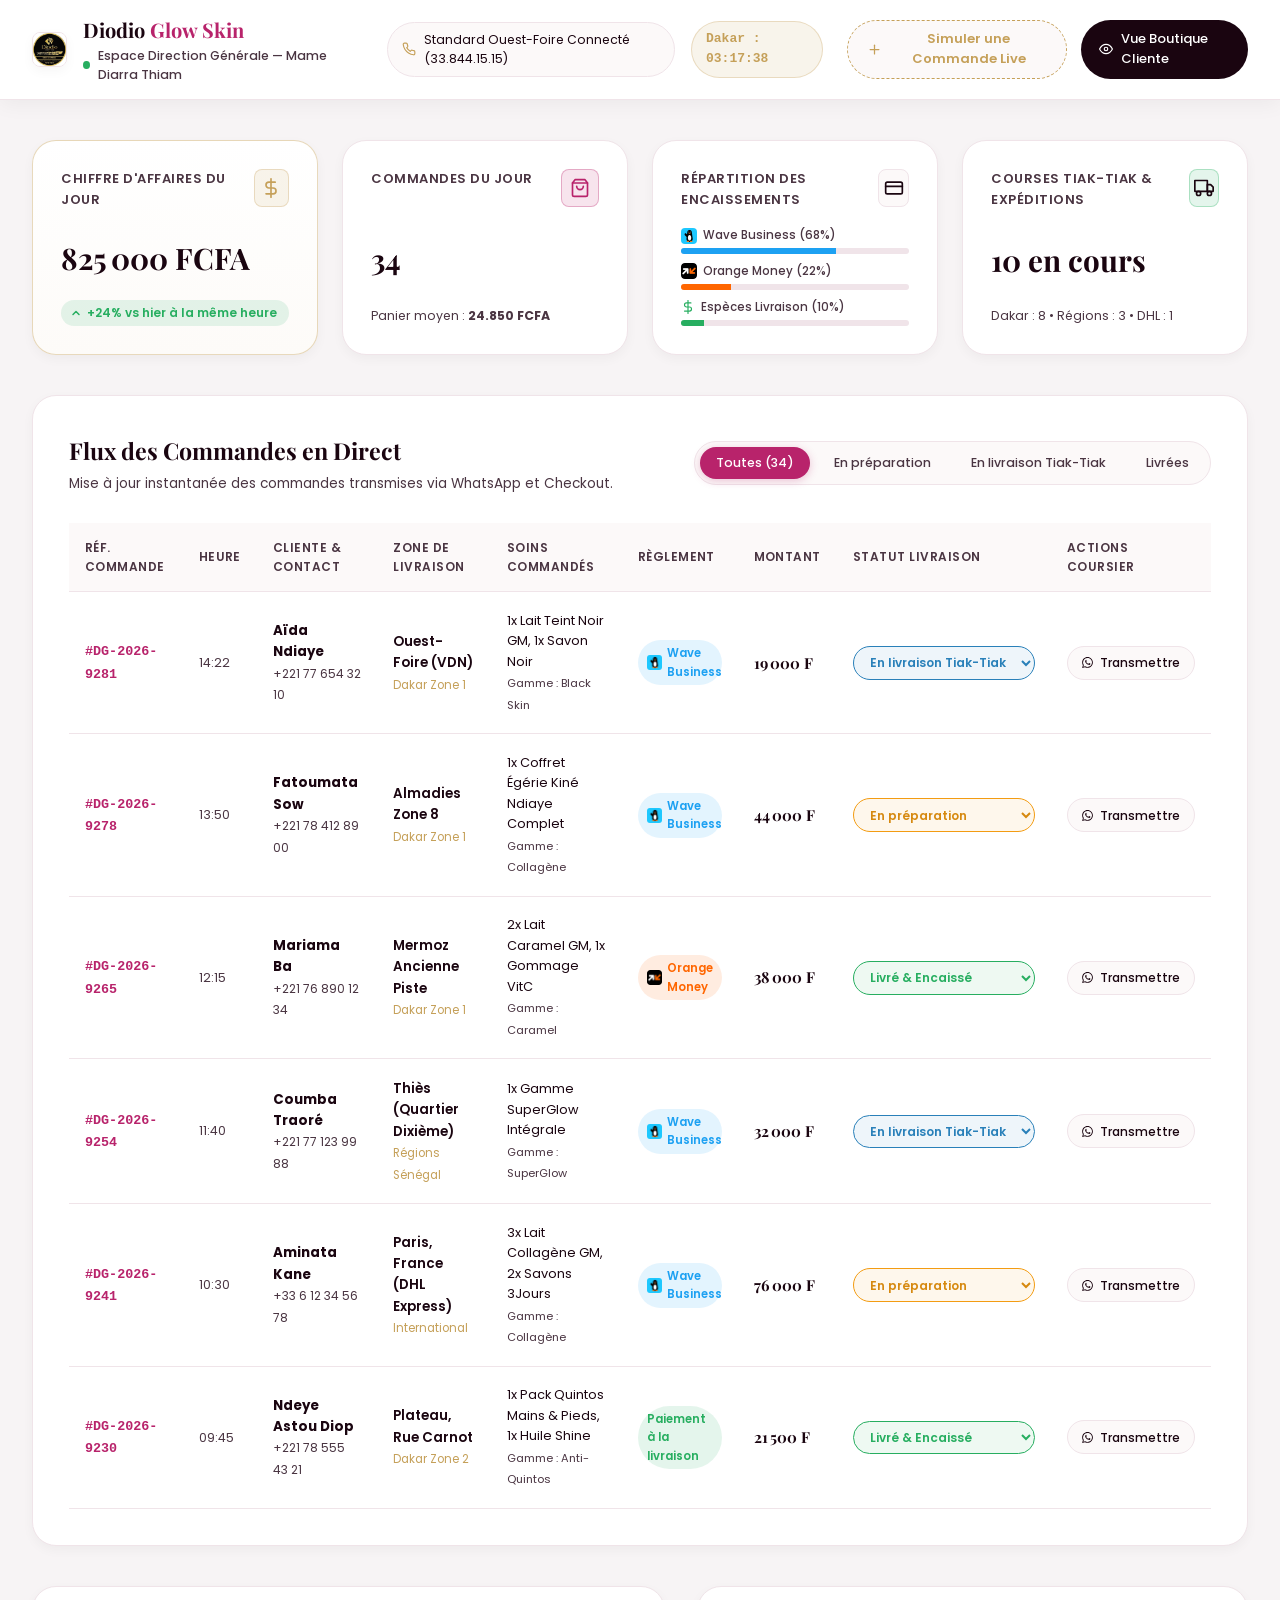
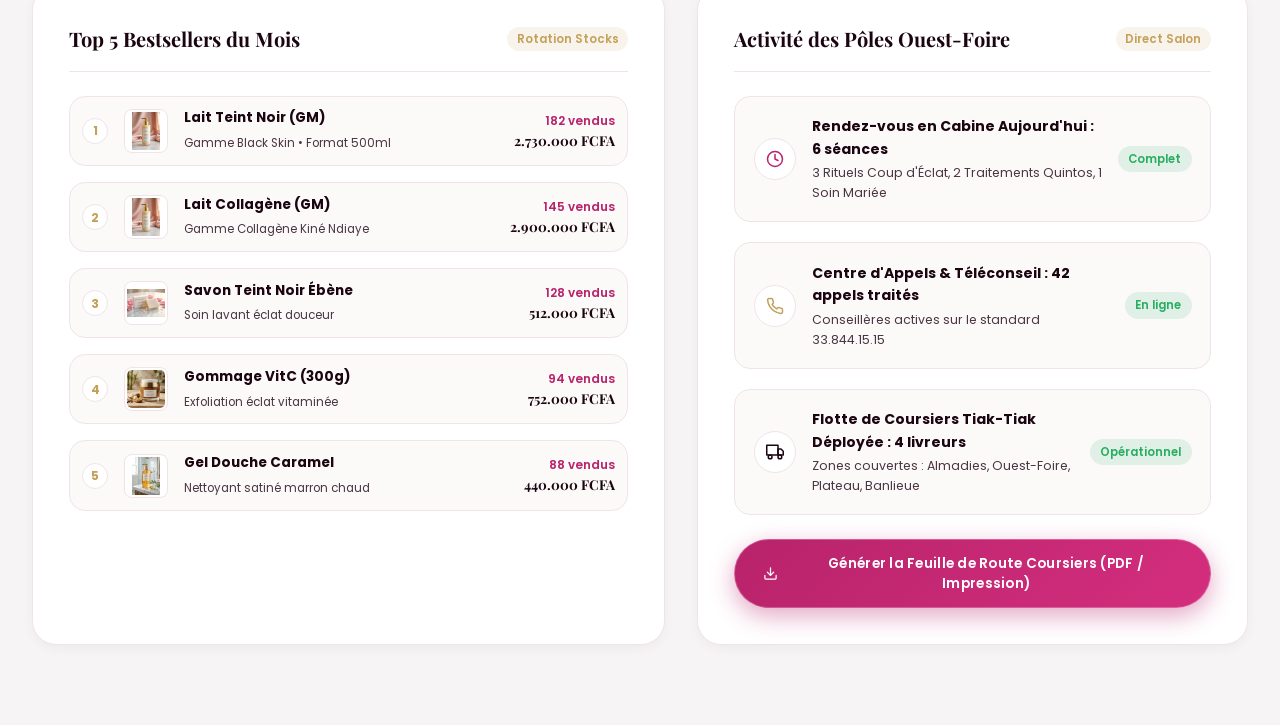
==== commit cd820371: "docs: add developer signature dev by </Baay_Hacker> to footers, mobile drawer and README" ====
--- a/admin.html
+++ b/admin.html
@@ -3,7 +3,7 @@
 <head>
   <meta charset="UTF-8">
   <meta name="viewport" content="width=device-width, initial-scale=1.0">
-  <title>Espace Gérante & Pilotage Commercial — Maison Diodio Glow Skin Dakar</title>
+  <title>Espace Gérante & Pilotage Commercial — Maison Diodio Glow Skin Dakar • dev by </Baay_Hacker></title>
   <meta name="description" content="Tableau de bord de direction générale de la Maison Diodio Glow Skin. Suivi en temps réel du chiffre d'affaires, des commandes entrantes Wave & Orange Money et des livraisons coursiers Tiak-Tiak.">
   <link rel="icon" type="image/jpeg" href="assets/images/logo.jpg">
 
--- a/assets/css/style.css
+++ b/assets/css/style.css
@@ -373,6 +373,135 @@
   align-items: center;
   justify-content: center;
   color: var(--color-dark);
+  background: var(--color-white);
+  border: 1px solid var(--color-border);
+  box-shadow: var(--shadow-sm);
+  cursor: pointer;
+  transition: all var(--transition-fast);
+  position: relative;
+  z-index: 101;
+  touch-action: manipulation;
+  -webkit-tap-highlight-color: transparent;
+  user-select: none;
+}
+
+.mobile-menu-btn * {
+  pointer-events: none;
+}
+
+.mobile-menu-btn:hover,
+.mobile-menu-btn:active {
+  background: var(--color-soft-pink);
+  color: var(--color-primary);
+  border-color: var(--color-primary);
+}
+
+/* Volet Menu Mobile (Slide Drawer) */
+.mobile-nav-overlay {
+  position: fixed;
+  inset: 0;
+  background: rgba(26, 5, 16, 0.65);
+  backdrop-filter: blur(4px);
+  -webkit-backdrop-filter: blur(4px);
+  z-index: 1050;
+  opacity: 0;
+  visibility: hidden;
+  transition: opacity var(--transition-smooth), visibility var(--transition-smooth);
+}
+
+.mobile-nav-overlay.active {
+  opacity: 1;
+  visibility: visible;
+}
+
+.mobile-nav-drawer {
+  position: fixed;
+  top: 0;
+  left: -320px;
+  width: 290px;
+  max-width: 85vw;
+  height: 100vh;
+  background: var(--color-white);
+  z-index: 1060;
+  box-shadow: 10px 0 40px rgba(26, 5, 16, 0.28);
+  display: flex;
+  flex-direction: column;
+  transition: left 0.35s cubic-bezier(0.16, 1, 0.3, 1);
+  overflow-y: auto;
+  -webkit-overflow-scrolling: touch;
+}
+
+.mobile-nav-drawer.active {
+  left: 0;
+}
+
+.mobile-nav-header {
+  padding: 1.25rem 1.5rem;
+  display: flex;
+  align-items: center;
+  justify-content: space-between;
+  border-bottom: 1px solid var(--color-border);
+  background: var(--color-marble);
+}
+
+.mobile-nav-brand {
+  display: flex;
+  align-items: center;
+  gap: 0.75rem;
+  text-decoration: none;
+}
+
+.mobile-nav-brand img {
+  width: 38px;
+  height: 38px;
+  border-radius: 50%;
+  border: 1px solid var(--color-border);
+  object-fit: cover;
+}
+
+.mobile-nav-brand strong {
+  font-family: var(--font-serif);
+  font-size: 1.05rem;
+  color: var(--color-dark);
+}
+
+.mobile-nav-links {
+  list-style: none;
+  padding: 1.25rem 1rem;
+  display: flex;
+  flex-direction: column;
+  gap: 0.4rem;
+}
+
+.mobile-nav-links a {
+  display: flex;
+  align-items: center;
+  gap: 0.75rem;
+  padding: 0.85rem 1.15rem;
+  border-radius: var(--radius-sm);
+  font-size: 0.95rem;
+  font-weight: 600;
+  color: var(--color-dark);
+  transition: all var(--transition-fast);
+  border: 1px solid transparent;
+}
+
+.mobile-nav-links a:hover,
+.mobile-nav-links a.active {
+  background: var(--color-soft-pink);
+  color: var(--color-primary);
+  border-color: rgba(184, 35, 107, 0.15);
+}
+
+.mobile-nav-footer {
+  margin-top: auto;
+  padding: 1.5rem;
+  border-top: 1px solid var(--color-border);
+  background: #FFFBFD;
+  display: flex;
+  flex-direction: column;
+  gap: 0.85rem;
+  font-size: 0.8125rem;
 }
 
 /* ==========================================================================
@@ -1481,6 +1610,42 @@
   .carnation-tab-btn {
     flex-shrink: 0;
   }
+
+  .header-actions {
+    gap: 0.6rem;
+  }
+}
+
+@media (max-width: 480px) {
+  .brand-subtitle {
+    display: none;
+  }
+
+  .brand-title {
+    font-size: 1.15rem;
+  }
+
+  .header-container {
+    padding: 0.75rem 1rem;
+  }
+
+  .header-actions {
+    gap: 0.4rem;
+  }
+
+  .icon-button,
+  .mobile-menu-btn {
+    width: 40px;
+    height: 40px;
+  }
+
+  .btn-whatsapp-header {
+    padding: 0.55rem;
+  }
+
+  .top-bar-item:nth-child(3) {
+    display: none;
+  }
 }
 
 /* ==========================================================================
